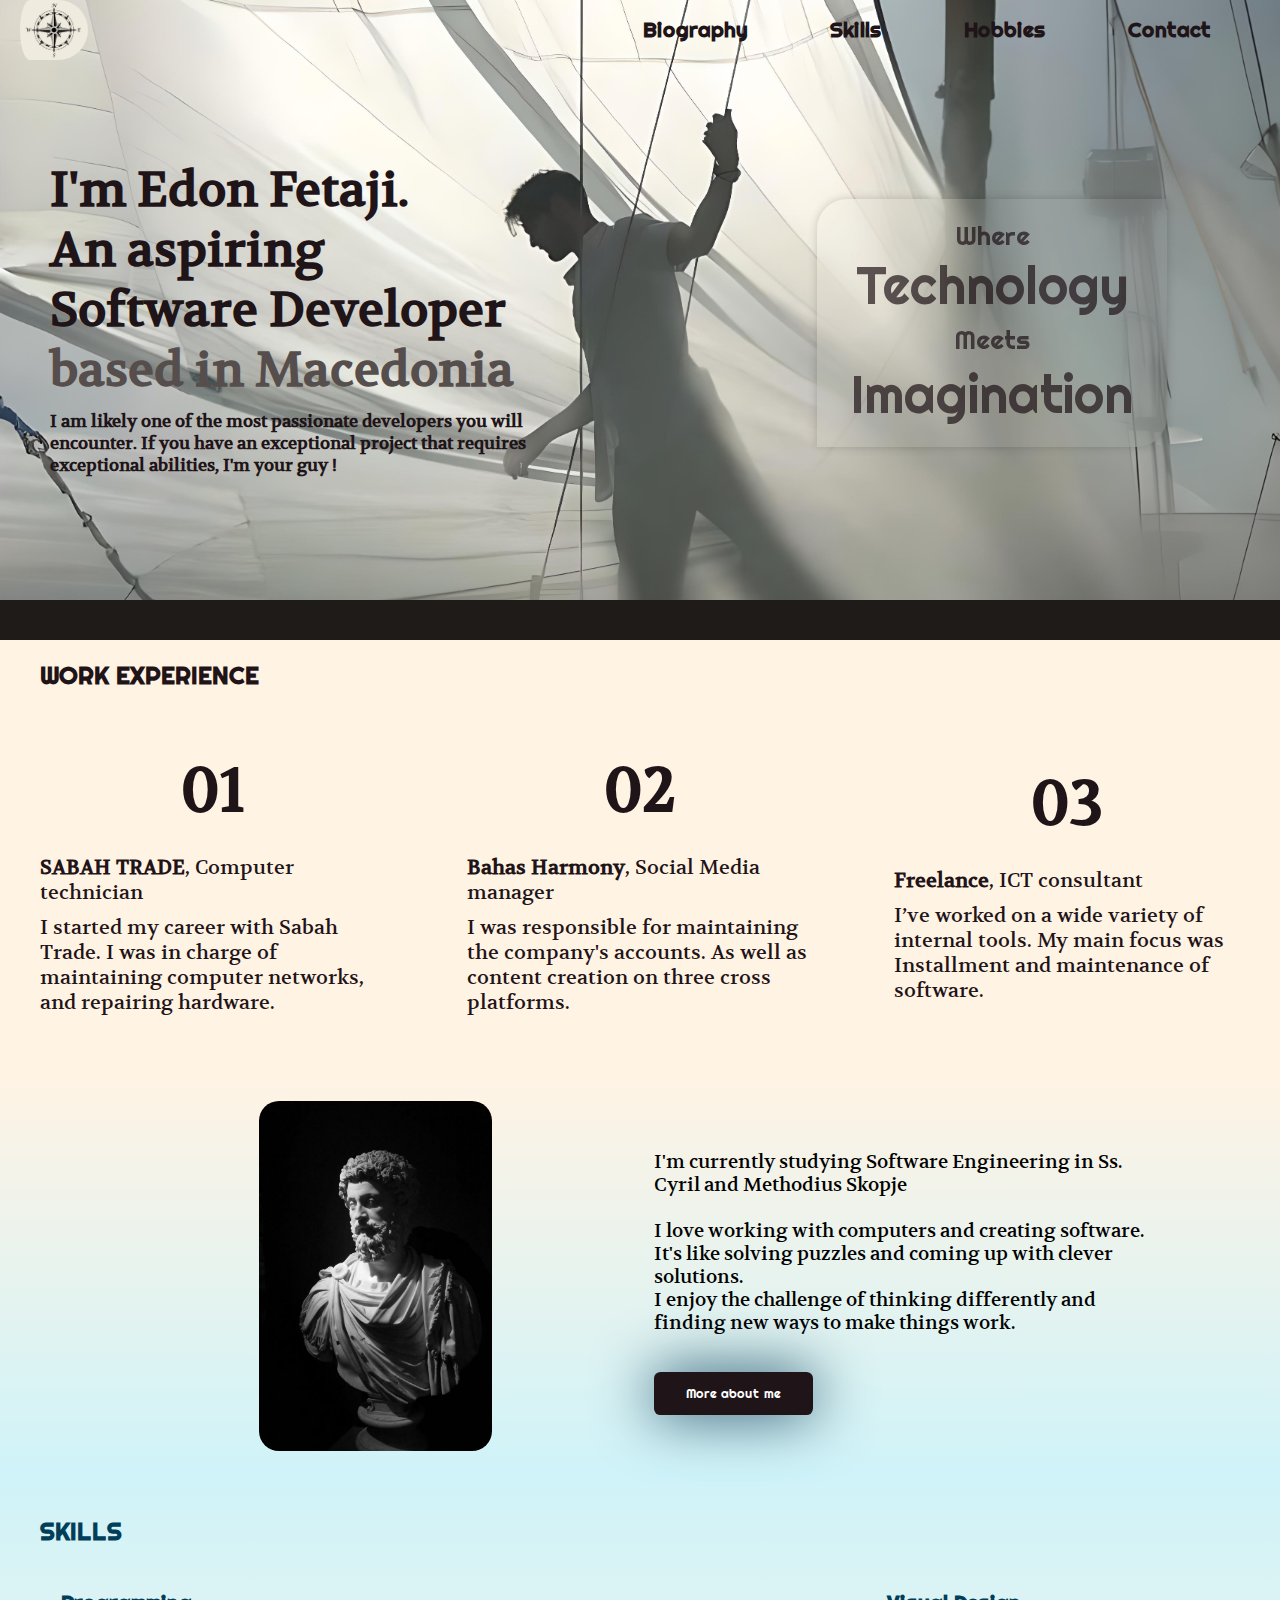
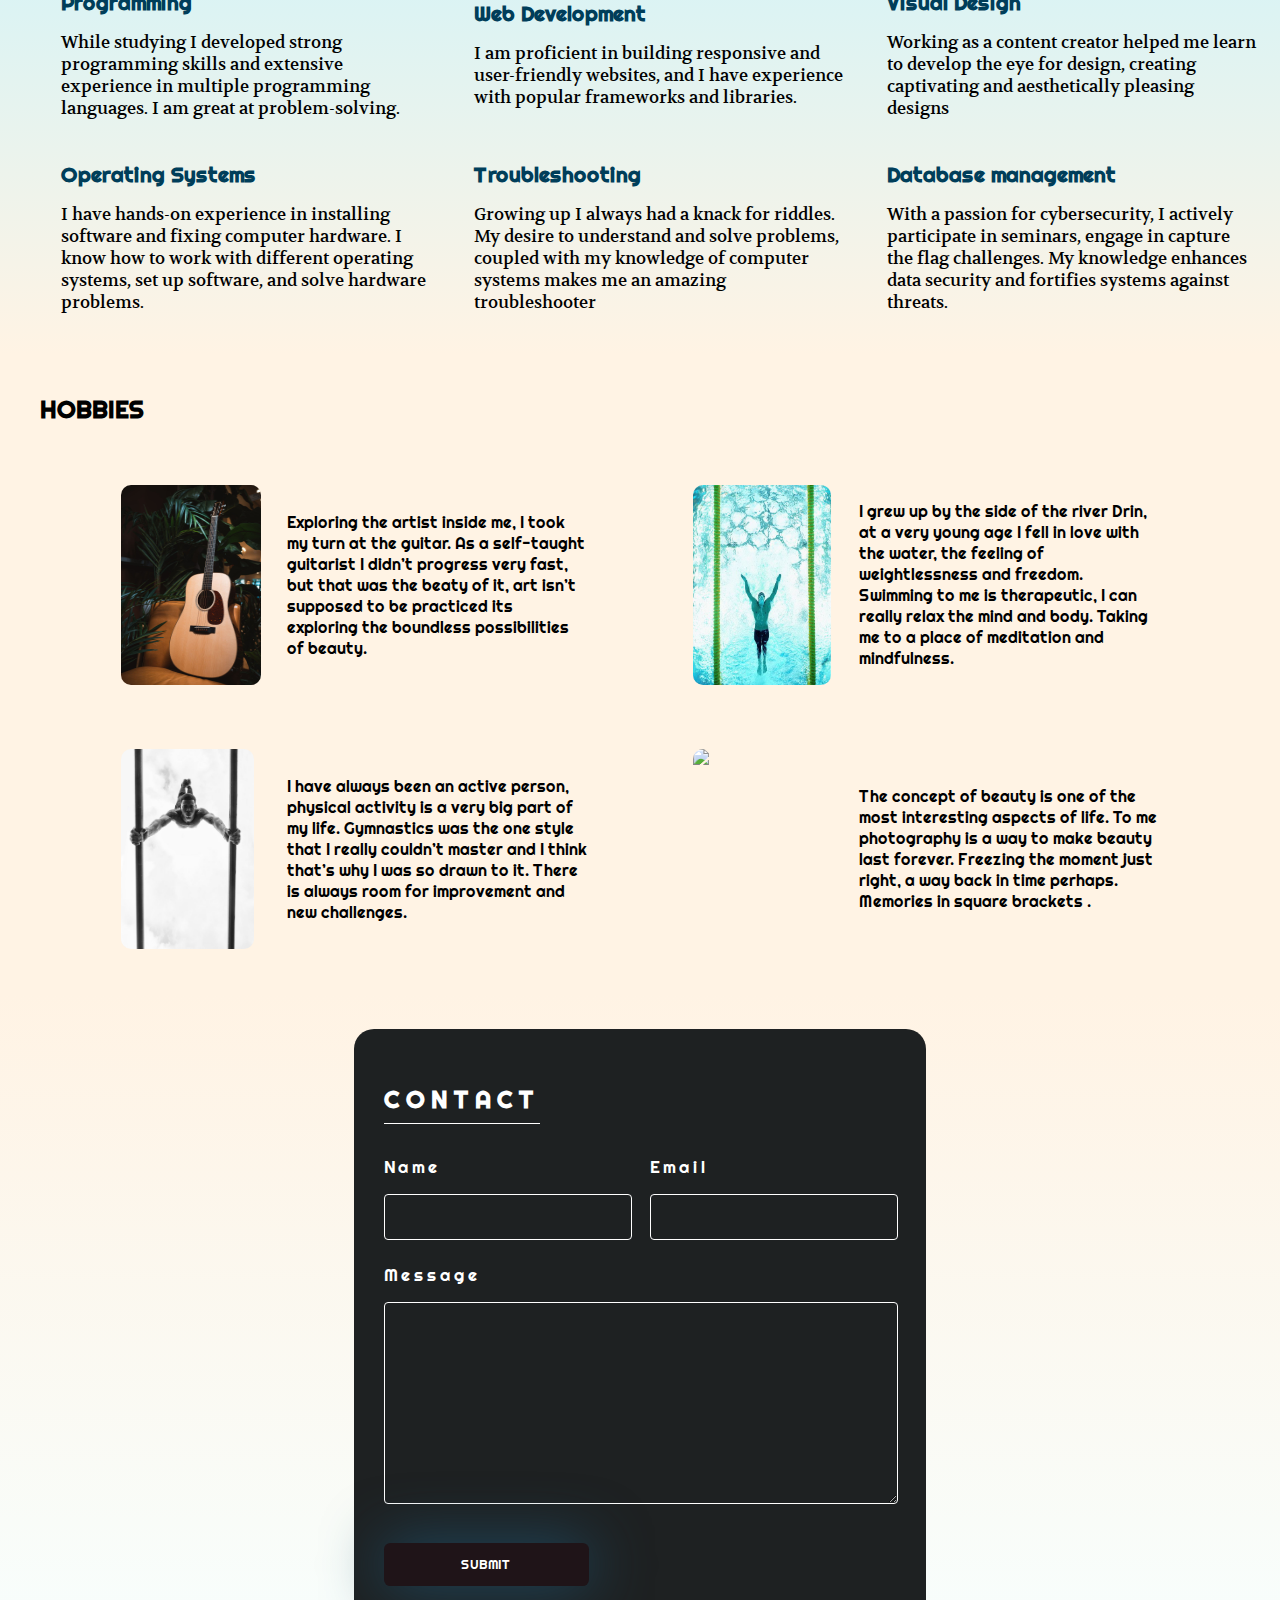
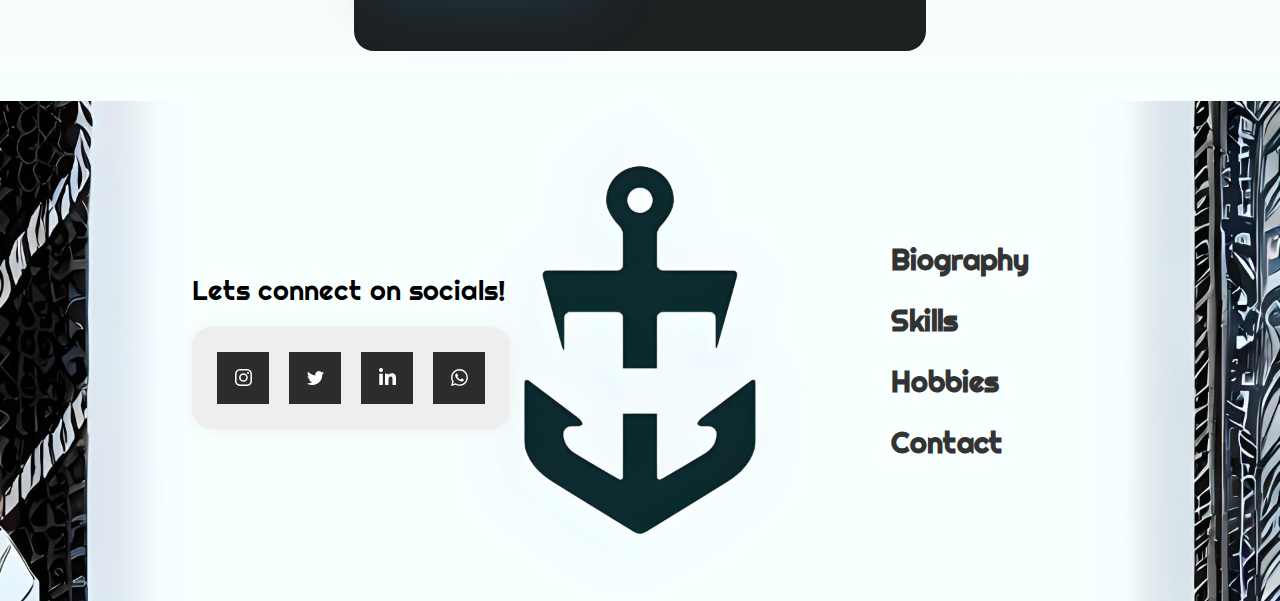
==== index.html @ bdbddcb7 "Add files via upload" ====
<!DOCTYPE html>
<html lang="en">
<head>
    <meta charset="UTF-8">
    <meta name="viewport" content="width=device-width, initial-scale=1.0">
    <title>Edon Fetaji</title>
    <link rel="stylesheet" href="stylish.css">
</head>
<body>
<header>
    <div class="navbar">
        <img src="img/compass1.jpeg"/>
        <ul>
            <li><a href="#work">Biography</a></li>
            <li><a href="#skills">Skills</a></li>
            <li><a href="#hobbies">Hobbies</a></li>
            <li><a href="#contact">Contact</a></li>
        </ul>
    </div>
    <div style="height: 100px"></div>

    <div id="intro">
        <div id="pilot">
            <h1>I'm Edon Fetaji.<br>
                An aspiring<br> Software Developer</h1>
            <h1>based in Macedonia</h1>
            <p>I am likely one of the most passionate developers you will encounter. If you have an exceptional
                project that requires exceptional abilities, I'm your guy !</p>
        </div>
        <div class="headerCard">
            <div class="quote-text">
                <p>Where <span class="yellow">Technology</span></p>
                <p>Meets</p>
                <p class="yellow">Imagination</p>
            </div>
        </div>

    </div>
</header>
<div id="main">

    <div></div>

    <section id="work">
        <h4>WORK EXPERIENCE</h4>
        <div id="exp">
            <div>
                <h1>01</h1>
                <br>
                <p><span>SABAH TRADE</span>, Computer technician</p>
                <p>I started my career with Sabah Trade. I was in charge of maintaining computer networks, and repairing
                    hardware.</p>
            </div>

            <div>
                <h1>02</h1>
                <br>
                <p><span>Bahas Harmony</span>, Social Media manager</p>
                <p>I was responsible for maintaining the company's accounts. As well as content creation on three cross
                    platforms.</p>
            </div>

            <div>
                <h1>03</h1>
                <br>
                <p><span>Freelance</span>, ICT consultant</p>
                <p>I’ve worked on a wide variety of internal tools. My main focus was Installment and maintenance of
                    software. </p>
            </div>
        </div>
    </section>

    <section id="aboutMe">
        <div class="card1">
            <img src="img/marcus.jpeg" height="350"/>
            <div>
                <p>I'm currently studying Software Engineering in Ss. Cyril and Methodius Skopje</p> <br>
                <p>I love working with computers and creating software. It's like solving puzzles and coming up with
                    clever solutions. </p>
                <p>I enjoy the challenge of thinking differently and finding new ways to make things work. </p> <br><br>
                <span class="button">More about me</span>
            </div>
        </div>

    </section>

    <section id="skills">
        <h2>SKILLS</h2>
        <div>
            <div>Programming
                <p>While studying I developed strong programming skills and extensive experience in multiple programming
                    languages. I am great at problem-solving. </p>
            </div>
            <div>Web Development
                <p> I am proficient in building responsive and user-friendly websites, and I have experience with
                    popular
                    frameworks and libraries.</p>
            </div>
            <div>Visual Design
                <p>Working as a content creator helped me learn to develop the eye for design, creating captivating and
                    aesthetically pleasing designs </p>
            </div>
            <div>Operating Systems
                <p>I have hands-on experience in installing software and fixing computer hardware. I know how to work
                    with different operating systems, set up software, and solve hardware problems. </p>
            </div>
            <div>Troubleshooting
                <p>Growing up I always had a knack for riddles. My desire to understand and solve problems, coupled with
                    my knowledge of computer systems makes me an amazing troubleshooter </p>
            </div>
            <div>Database management
                <p>With a passion for cybersecurity, I actively participate in seminars, engage in capture the flag
                    challenges. My knowledge enhances data security and fortifies systems
                    against threats. </p>
            </div>
        </div>
    </section>

    <section id="hobbies">
        <h2>HOBBIES</h2>
        <div>
            <div>
                <img src="img/guitar.jpeg" width="140"/>
                <p>Exploring the artist inside me, I took my turn at the guitar. As a self-taught guitarist I didn’t
                    progress very fast, but that was the beaty of it, art isn’t supposed to be practiced its exploring
                    the boundless possibilities of beauty.</p>
            </div>
            <div>
                <img src="img/swimming.jpeg"/>
                <p>I grew up by the side of the river Drin, at a very young age I fell in love with the water, the
                    feeling of weightlessness and freedom. Swimming to me is therapeutic, I can really relax the mind
                    and body. Taking me to a place of meditation and mindfulness.</p>
            </div>
            <div>
                <img src="img/gymnastics.jpeg"/>
                <p>I have always been an active person, physical activity is a very big part of my life. Gymnastics was
                    the one style that I really couldn’t master and I think that’s why I was so drawn to it. There is
                    always room for improvement and new challenges. </p>
            </div>
            <div id="photography">
                <img src="img/photography.jpg"/>
                <p>The concept of beauty is one of the most interesting aspects of life. To me photography is a way to
                    make beauty last forever. Freezing the moment just right, a way back in time perhaps. Memories in
                    square brackets .</p>

            </div>
        </div>
    </section>

    <section id="contact">
        <form>
            <div class="title">
                <h2>contact</h2>
            </div>
            <div class="half">
                <div class="item">
                    <label for="name">Name</label>
                    <input type="text" id="name" required>
                </div>
                <div class="item">
                    <label for="email">Email</label>
                    <input type="text" id="email" required>
                </div>
            </div>
            <div class="full">
                <label for="message">Message</label>
                <textarea id="message" rows="10" required></textarea>
            </div>
            <button type="submit" class="button">submit</button>

        </form>
    </section>


</div>

<footer>
    <div>
        <div>
            <p>Lets connect on socials!</p>
            <div class="card">
                <a href="#" class="socialContainer containerOne">
                    <svg class="socialSvg instagramSvg" viewBox="0 0 16 16">
                        <path d="M8 0C5.829 0 5.556.01 4.703.048 3.85.088 3.269.222 2.76.42a3.917 3.917 0 0 0-1.417.923A3.927 3.927 0 0 0 .42 2.76C.222 3.268.087 3.85.048 4.7.01 5.555 0 5.827 0 8.001c0 2.172.01 2.444.048 3.297.04.852.174 1.433.372 1.942.205.526.478.972.923 1.417.444.445.89.719 1.416.923.51.198 1.09.333 1.942.372C5.555 15.99 5.827 16 8 16s2.444-.01 3.298-.048c.851-.04 1.434-.174 1.943-.372a3.916 3.916 0 0 0 1.416-.923c.445-.445.718-.891.923-1.417.197-.509.332-1.09.372-1.942C15.99 10.445 16 10.173 16 8s-.01-2.445-.048-3.299c-.04-.851-.175-1.433-.372-1.941a3.926 3.926 0 0 0-.923-1.417A3.911 3.911 0 0 0 13.24.42c-.51-.198-1.092-.333-1.943-.372C10.443.01 10.172 0 7.998 0h.003zm-.717 1.442h.718c2.136 0 2.389.007 3.232.046.78.035 1.204.166 1.486.275.373.145.64.319.92.599.28.28.453.546.598.92.11.281.24.705.275 1.485.039.843.047 1.096.047 3.231s-.008 2.389-.047 3.232c-.035.78-.166 1.203-.275 1.485a2.47 2.47 0 0 1-.599.919c-.28.28-.546.453-.92.598-.28.11-.704.24-1.485.276-.843.038-1.096.047-3.232.047s-2.39-.009-3.233-.047c-.78-.036-1.203-.166-1.485-.276a2.478 2.478 0 0 1-.92-.598 2.48 2.48 0 0 1-.6-.92c-.109-.281-.24-.705-.275-1.485-.038-.843-.046-1.096-.046-3.233 0-2.136.008-2.388.046-3.231.036-.78.166-1.204.276-1.486.145-.373.319-.64.599-.92.28-.28.546-.453.92-.598.282-.11.705-.24 1.485-.276.738-.034 1.024-.044 2.515-.045v.002zm4.988 1.328a.96.96 0 1 0 0 1.92.96.96 0 0 0 0-1.92zm-4.27 1.122a4.109 4.109 0 1 0 0 8.217 4.109 4.109 0 0 0 0-8.217zm0 1.441a2.667 2.667 0 1 1 0 5.334 2.667 2.667 0 0 1 0-5.334z"></path>
                    </svg>
                </a>

                <a href="#" class="socialContainer containerTwo">
                    <svg class="socialSvg twitterSvg" viewBox="0 0 16 16">
                        <path d="M5.026 15c6.038 0 9.341-5.003 9.341-9.334 0-.14 0-.282-.006-.422A6.685 6.685 0 0 0 16 3.542a6.658 6.658 0 0 1-1.889.518 3.301 3.301 0 0 0 1.447-1.817 6.533 6.533 0 0 1-2.087.793A3.286 3.286 0 0 0 7.875 6.03a9.325 9.325 0 0 1-6.767-3.429 3.289 3.289 0 0 0 1.018 4.382A3.323 3.323 0 0 1 .64 6.575v.045a3.288 3.288 0 0 0 2.632 3.218 3.203 3.203 0 0 1-.865.115 3.23 3.23 0 0 1-.614-.057 3.283 3.283 0 0 0 3.067 2.277A6.588 6.588 0 0 1 .78 13.58a6.32 6.32 0 0 1-.78-.045A9.344 9.344 0 0 0 5.026 15z"></path>
                    </svg>
                </a>

                <a href="#" class="socialContainer containerThree">
                    <svg class="socialSvg linkdinSvg" viewBox="0 0 448 512">
                        <path d="M100.28 448H7.4V148.9h92.88zM53.79 108.1C24.09 108.1 0 83.5 0 53.8a53.79 53.79 0 0 1 107.58 0c0 29.7-24.1 54.3-53.79 54.3zM447.9 448h-92.68V302.4c0-34.7-.7-79.2-48.29-79.2-48.29 0-55.69 37.7-55.69 76.7V448h-92.78V148.9h89.08v40.8h1.3c12.4-23.5 42.69-48.3 87.88-48.3 94 0 111.28 61.9 111.28 142.3V448z"></path>
                    </svg>
                </a>

                <a href="#" class="socialContainer containerFour">
                    <svg class="socialSvg whatsappSvg" viewBox="0 0 16 16">
                        <path d="M13.601 2.326A7.854 7.854 0 0 0 7.994 0C3.627 0 .068 3.558.064 7.926c0 1.399.366 2.76 1.057 3.965L0 16l4.204-1.102a7.933 7.933 0 0 0 3.79.965h.004c4.368 0 7.926-3.558 7.93-7.93A7.898 7.898 0 0 0 13.6 2.326zM7.994 14.521a6.573 6.573 0 0 1-3.356-.92l-.24-.144-2.494.654.666-2.433-.156-.251a6.56 6.56 0 0 1-1.007-3.505c0-3.626 2.957-6.584 6.591-6.584a6.56 6.56 0 0 1 4.66 1.931 6.557 6.557 0 0 1 1.928 4.66c-.004 3.639-2.961 6.592-6.592 6.592zm3.615-4.934c-.197-.099-1.17-.578-1.353-.646-.182-.065-.315-.099-.445.099-.133.197-.513.646-.627.775-.114.133-.232.148-.43.05-.197-.1-.836-.308-1.592-.985-.59-.525-.985-1.175-1.103-1.372-.114-.198-.011-.304.088-.403.087-.088.197-.232.296-.346.1-.114.133-.198.198-.33.065-.134.034-.248-.015-.347-.05-.099-.445-1.076-.612-1.47-.16-.389-.323-.335-.445-.34-.114-.007-.247-.007-.38-.007a.729.729 0 0 0-.529.247c-.182.198-.691.677-.691 1.654 0 .977.71 1.916.81 2.049.098.133 1.394 2.132 3.383 2.992.47.205.84.326 1.129.418.475.152.904.129 1.246.08.38-.058 1.171-.48 1.338-.943.164-.464.164-.86.114-.943-.049-.084-.182-.133-.38-.232z"></path>
                    </svg>
                </a>
            </div>
        </div>
        <div></div>
        <ul>
            <li><a href="#work">Biography</a></li>
            <li><a href="#skills">Skills</a></li>
            <li><a href="#hobbies">Hobbies</a></li>
            <li><a href="#contact">Contact</a></li>
        </ul>
    </div>
</footer>
</body>
</html>
---- stylish.css ----
@font-face {
    font-family: 'rig';
    src: url("fonts/Righteous-Regular.ttf") format('truetype');
}

@font-face {
    font-family: Volkhov;
    src: url("fonts/Volkhov-Regular.ttf") format('truetype');
}

* {
    margin: 0;
    padding: 0;
    border-color: transparent;
    scroll-behavior: smooth;
}

#body {
    width: 100%;
}

.navbar {
    display: flex;
    align-items: center;
    justify-content: space-between;
}

header {
    background: url("img/sailor high def.jpg") 20% 70%;
    min-height: 600px;
    width: 100%;
    background-size: cover;
}

.navbar > img {
    max-height: 60px;
    padding-left: 20px;
    border-radius: 39vw;
}

.navbar > ul {
    font-family: rig, sans-serif;
    display: flex;
    justify-content: space-evenly;
    align-items: center;
    width: 700px;
    list-style-type: none;
    margin: 0;
    padding: 3px;
    overflow: hidden;
}

.navbar > ul li a, footer > div > ul > li a {
    display: block;
    color: #1f1418;
    padding: 12px 16px;
    text-decoration: none;
    font-weight: bold;
    /*color: #333;*/
    font-size: 1.3em;
}

.navbar > ul li a:hover, footer > div > ul > li a:hover {
    background: rgba(255, 255, 255, .05);
    box-shadow: 0 0 10px rgba(0, 0, 0, 0.25);
    backdrop-filter: blur(3px);
    color: #564e4d;
    border-radius: 30px;
}

#intro {
    display: grid;
    grid-template-columns: 1fr 1fr;
    gap: 8em;
    place-items: center;
}

#intro > div:first-child {
    color: #1f1418;
    font-weight: bold;
}

.headerCard {
    background: rgba(255, 255, 255, .05);
    box-shadow: 0 0 10px rgba(0, 0, 0, 0.25);
    backdrop-filter: blur(10px);
    padding: 15px;
    text-align: center;
    opacity: 0.7;
    display: flex;
    align-items: center;
    font-family: rig, sans-serif;
    border-top-left-radius: 30px;
    border-bottom-right-radius: 30px;
    font-size: clamp(0.2em, calc(1.2vw + 1.2vh), 5em);
    width: 25vw;
}

.quote-text {
    /*font-size: 1.8em;*/
    font-size: clamp(0.2em, calc(1.2vw + 1.2vh), 5em);
    color: #1f1418;
}

.quote-text p {
    margin: 5px 0;
}

.yellow {
    font-size: 2em;
    color: #1f1418;
}

#pilot {
    font-family: Volkhov, sans-serif;
    font-weight: lighter;
    max-width: 500px;
    font-size: 1.5em;
    padding-left: clamp(0px, calc(1.1vw + 1.1vh), 200px);
}


#pilot > p {
    font-size: 0.7em;
    margin: 10px 0;
    width: 100%;
}

#pilot > h1:nth-child(2) {
    color: #564e4d;

}

.button {
    font-size: 0.8rem;
    font-family: rig, sans-serif;
    font-weight: lighter;
    padding: 1em 2.5em;
    border: none;
    outline: none;
    border-radius: 0.4rem;
    cursor: pointer;
    background: #1f1418;
    color: white;
    transition: 0.6s;
    box-shadow: 0 0 60px #1f4c65;
    text-align: center;
}

.button:active {
    scale: 0.92;
}

.button:hover {
    background: rgb(2, 29, 78);
    background: linear-gradient(270deg, rgba(2, 29, 78, 0.681) 0%, rgba(31, 215, 232, 0.873) 60%);
    color: rgb(4, 4, 38);
}

#main > section:nth-child(2) {
    /*background: #1f1418;*/
    /*height: 1200px;*/
    /*background: #fff3e4;*/
    /*background: white;*/
    /*background: #115f69;*/
    /*background: #86BEC2; */
    /*background: #203854;*/
    /*background: #a5b0b2;*/
    /*background: #403d36; !*best one so far*!*/
    /*background: #b7b9ac;*/
    /*background: #BBC4C2;!*best one so far*!*/
    /*background: #7D7461;!*best one so far*!*/
    /*background: #1f1b18;*/
    /*color: #95978a;*/
    /*background: linear-gradient(#cff3f9, #fff3e4);*/
    /*background: #fff3e4;*/
    /*background: linear-gradient(#403d36, #fff3e4);*/
    /*min-height: 400px;*/
    /*background: #1f4c65;*/

}


#main > div:nth-child(1) {
    /*background: url("img/woodenb.jpg");*/
    background: #1f1b18;
    min-height: 40px;
    background-size: cover;
    /*display: none;*/
}

#work {
    padding: 20px 40px 0 40px;
    color: #1f1418;
    font-family: rig, sans-serif;
    font-size: clamp(1.5em, calc(1.1vw + 1.1vh), 0.8em);
    /*background: #cff3f9;*/
    /*background: linear-gradient(#fff3e4, #cff3f9);*/
    background: #fff3e4;

}

#exp {
    padding-block: 3em;
    font-family: Volkhov, sans-serif;
    display: grid;
    grid-template-columns: repeat(3, 1fr);
    place-items: center;
    gap: 4em;
    font-size: 0.85em;
}

#exp > div > h1 {
    text-align: center;
    font-size: 3em;
}

#exp > div > p > span {
    color: #1f1418;
    font-weight: bold;
}

#exp > div > p:last-child {
    margin-top: 10px;
}

#aboutMe {
    display: grid;
    place-items: center;
    font-family: Volkhov, sans-serif;
    min-height: 400px;
    /*min-width: 1000px;*/
    /*background: #fff3e4;*/
    /*background: #cff3f9;*/
    background: linear-gradient(#fff3e4, #cff3f9);
}

#aboutMe .card1 {
    display: grid;
    grid-template-columns: 1fr 1fr;
    gap: 1.5em;
    place-items: center;
    font-size: clamp(1.2em, calc(1vw + 1vh), 0.4em);

}

#aboutMe > div > div > p {
    max-width: 500px;
}

#aboutMe .card1 > img {
    border-radius: 20px;
}

#skills {
    padding: 40px 0 0 40px;
    font-family: rig, sans-serif;
    background: linear-gradient(#cff3f9, #fff3e4);
    color: #003e5a;
}

#skills > div {
    display: grid;
    grid-template-columns: 1fr 1fr 1fr;
    /*max-width: 550px;*/
    min-height: 300px;
    font-size: 1.3em;
    gap: 2em;
    place-items: center;
    text-align: left;
    /*padding-top: 2em;*/
    padding: 2em 1em;
}

#skills > div > div {
    font-weight: bold;
}

#skills > div > div > p {
    padding-top: 15px;
    font-family: Volkhov, sans-serif;
    font-size: 0.8em;
    color: black;
    overflow-wrap: break-word;
    font-weight: normal;
}

#hobbies {
    height: 600px;
    animation: back 2s linear infinite alternate;
    /*background: linear-gradient(#cff3f9, #fff3e4,#fff3e4);*/
    background: #fff3e4;
    /*background: linear-gradient(to bottom, #cff3f9, #cef9d4,#f3f9ce,#f9d4ce);*/
    padding: 40px 40px 0 40px;
    font-family: rig, sans-serif;
    /*display: inline-block;*/
}

#hobbies > div {
    /*align-self: center;*/
    display: grid;
    grid-template-columns: repeat(2, 1fr);
    padding: 60px;
    gap: 4em;
    /*font-family: Volkhov, sans-serif;*/
    font-weight: lighter;
    margin: auto;
    /*border: 1px solid black;*/
}


#hobbies > div > div > img {
    height: 200px;
    border-radius: 10px;
}

#hobbies > div > div {
    display: grid;
    grid-template-columns: 150px 1fr;
    gap: 1em;
    max-width: 500px;
    /*border: 1px solid black;*/

    margin: auto auto;

}

#hobbies > div > div > p {
    max-width: 300px;
    align-self: center;
}

#contact {
    min-height: 500px;
    background: linear-gradient(#fff3e4, #f7ffff);
    /*background: #fff3e4;*/
    color: black;
    display: grid;
    place-items: center;
    font-family: rig, sans-serif;
}

form {
    background: rgba(27, 31, 34, 0.80);
    background: #1e2122;
    /*width: 640px;*/
    width: 40%;
    margin: 35px auto 50px auto ;
    max-width: 97%;
    border-radius: 20px;
    padding: 55px 30px;
}

form .title h2 {
    text-transform: uppercase;
    color: white;
    letter-spacing: 6px;
    border-bottom: 1px solid white;
    display: inline-block;
    padding-bottom: 8px;
    margin-bottom: 32px;
}

form .half {
    display: flex;
    justify-content: space-between;
}

form .half .item {
    display: flex;
    flex-direction: column;
    margin-bottom: 24px;
    width: 48%;
}

form label {
    color: white;
    display: block;
    letter-spacing: 3px;
    margin-bottom: 16px;
    font-size: 17px;
}

form .half .item input {
    color: white;
    border-radius: 4px;
    border: 1px solid white;
    outline: 0;
    /*padding: 16px;*/
    width: 100%;
    height: 44px;
    background: transparent;
    font-size: 17px;
}

form .full {
    margin-bottom: 24px;
}

form .full textarea {
    color: white;
    background: transparent;
    border-radius: 4px;
    border: 1px solid white;
    outline: 0;
    width: 100%;
    height: 200px;
    font-size: 17px;
}

form .half .item input:focus, form .full textarea:focus {
    background: rgba(255, 255, 255, 0.075);
}

button {
    margin: 10px auto;
    width: 40%;
    text-align: center;
    text-transform: uppercase;
}

footer {
    background-image: url("img/anchorbanner.jpg");
    height: 500px;
    background-size: cover;
    background-position: center;
}

footer > div {
    display: grid;
    grid-template-columns: 1fr 1fr 1fr;
    width: 70%;
    margin: auto;
    place-items: center;
    gap: 2em;
    height: 100%;
}

footer > div > ul {
    display: grid;
    grid-template-columns: 1fr;
    list-style-type: none;
    font-family: rig, sans-serif;
    padding: 6px;
}

footer > div > ul > li a {
    display: inline-block;
    color: #333;
    font-size: 1.8em;
}

.card {
    width: fit-content;
    height: fit-content;
    background-color: rgb(238, 238, 238);
    display: flex;
    align-items: center;
    justify-content: center;
    padding: 25px 25px;
    gap: 20px;
    box-shadow: 0 0 20px rgba(0, 0, 0, 0.055);
    border-radius: 20px;
}

.socialContainer {
    min-width: 52px;
    min-height: 52px;
    background-color: rgb(44, 44, 44);
    display: flex;
    align-items: center;
    justify-content: center;
    overflow: hidden;
    transition-duration: .3s;
}

footer > div > div:nth-child(1) > p {
    font-size: 1.7em;
    font-family: rig, sans-serif;
    margin-bottom: 20px;
}

/* instagram*/
.containerOne:hover {
    background-color: #d62976;
    transition-duration: .3s;
}

/* twitter*/
.containerTwo:hover {
    background-color: #00acee;
    transition-duration: .3s;
}

/* linkdin*/
.containerThree:hover {
    background-color: #0072b1;
    transition-duration: .3s;
}

/* Whatsapp*/
.containerFour:hover {
    background-color: #128C7E;
    transition-duration: .3s;
}

.socialContainer:active {
    transform: scale(0.9);
    transition-duration: .3s;
}

.socialSvg {
    width: 17px;
}

.socialSvg path {
    fill: rgb(255, 255, 255);
}

.socialContainer:hover .socialSvg {
    animation: slide-in-top 0.3s both;
}

@keyframes slide-in-top {
    0% {
        transform: translateY(-50px);
        opacity: 0;
    }

    100% {
        transform: translateY(0);
        opacity: 1;
    }
}

@media (max-width: 1200px) {
    footer .card {
        transform: rotate(90deg);
    }

    footer .card > a {
        transform: rotate(-90deg);
    }

    footer > div > div:nth-child(1) > p {
        display: none;
    }
}

@media (max-width: 850px) {
    .headerCard {
        display: none;
    }

    #pilot {
        width: 32vw;
        font-size: 1em;
    }

    #exp {
        grid-template-columns: 1fr;
    }

    #aboutMe.card {
        padding-block-start: 2em;
        grid-template-columns: 1fr;
        place-items: center;
    }

    #skills > div {
        grid-template-columns: 1fr 1fr;
    }

    form .half {
        flex-direction: column;
        width: 100%;
    }

    form .half .item {
        width: 100%;
    }

    footer > div {
        grid-template-columns: 1fr;
    }

    footer > div .card {
        order: 3;
        transform: rotate(360deg);
    }

    footer .card > a {
        transform: rotate(0deg);
    }

    footer > div > ul {
        order: 1;
        grid-template-columns: repeat(4, 1fr);
    }

    footer .card {
        padding: 10px;
    }

    footer > div > div:nth-child(1) > p {
        display: none;
    }

}

@media (max-width: 768px) {
    footer > div {
        grid-template-columns: 1fr;
        width: 90%;
    }

    footer > div > ul {
        margin-top: 10px;
        grid-template-columns: repeat(2, 1fr);
        gap: 1em;
    }

    footer > div > ul > li > a {
        padding: 20px;
    }
}

@media (max-width: 500px) {
    footer {
        height: auto;
        padding: 40px 0;
    }

    footer > div {
        display: block;
        text-align: center;
    }

    .card {
        width: 100%;
    }

    .socialContainer {
        min-width: 40px;
        min-height: 40px;
    }

    footer > div > div:nth-child(1) > p {
        display: none;
    }
}

@media (max-width: 500px) {
    .navbar > ul {
        display: grid;
        grid-template-columns: repeat(2, 1fr);
        place-items: center;
    }

    .navbar > img {
        max-height: 70px;
    }

    #pilot {
        width: 200px;
        font-size: 0.85em;
    }

    #aboutMe > div.card > div > p:nth-child(1), #aboutMe > div.card > div > p:nth-child(3) {
        display: none;
    }

    #skills > div {
        grid-template-columns: 1fr;
    }
}
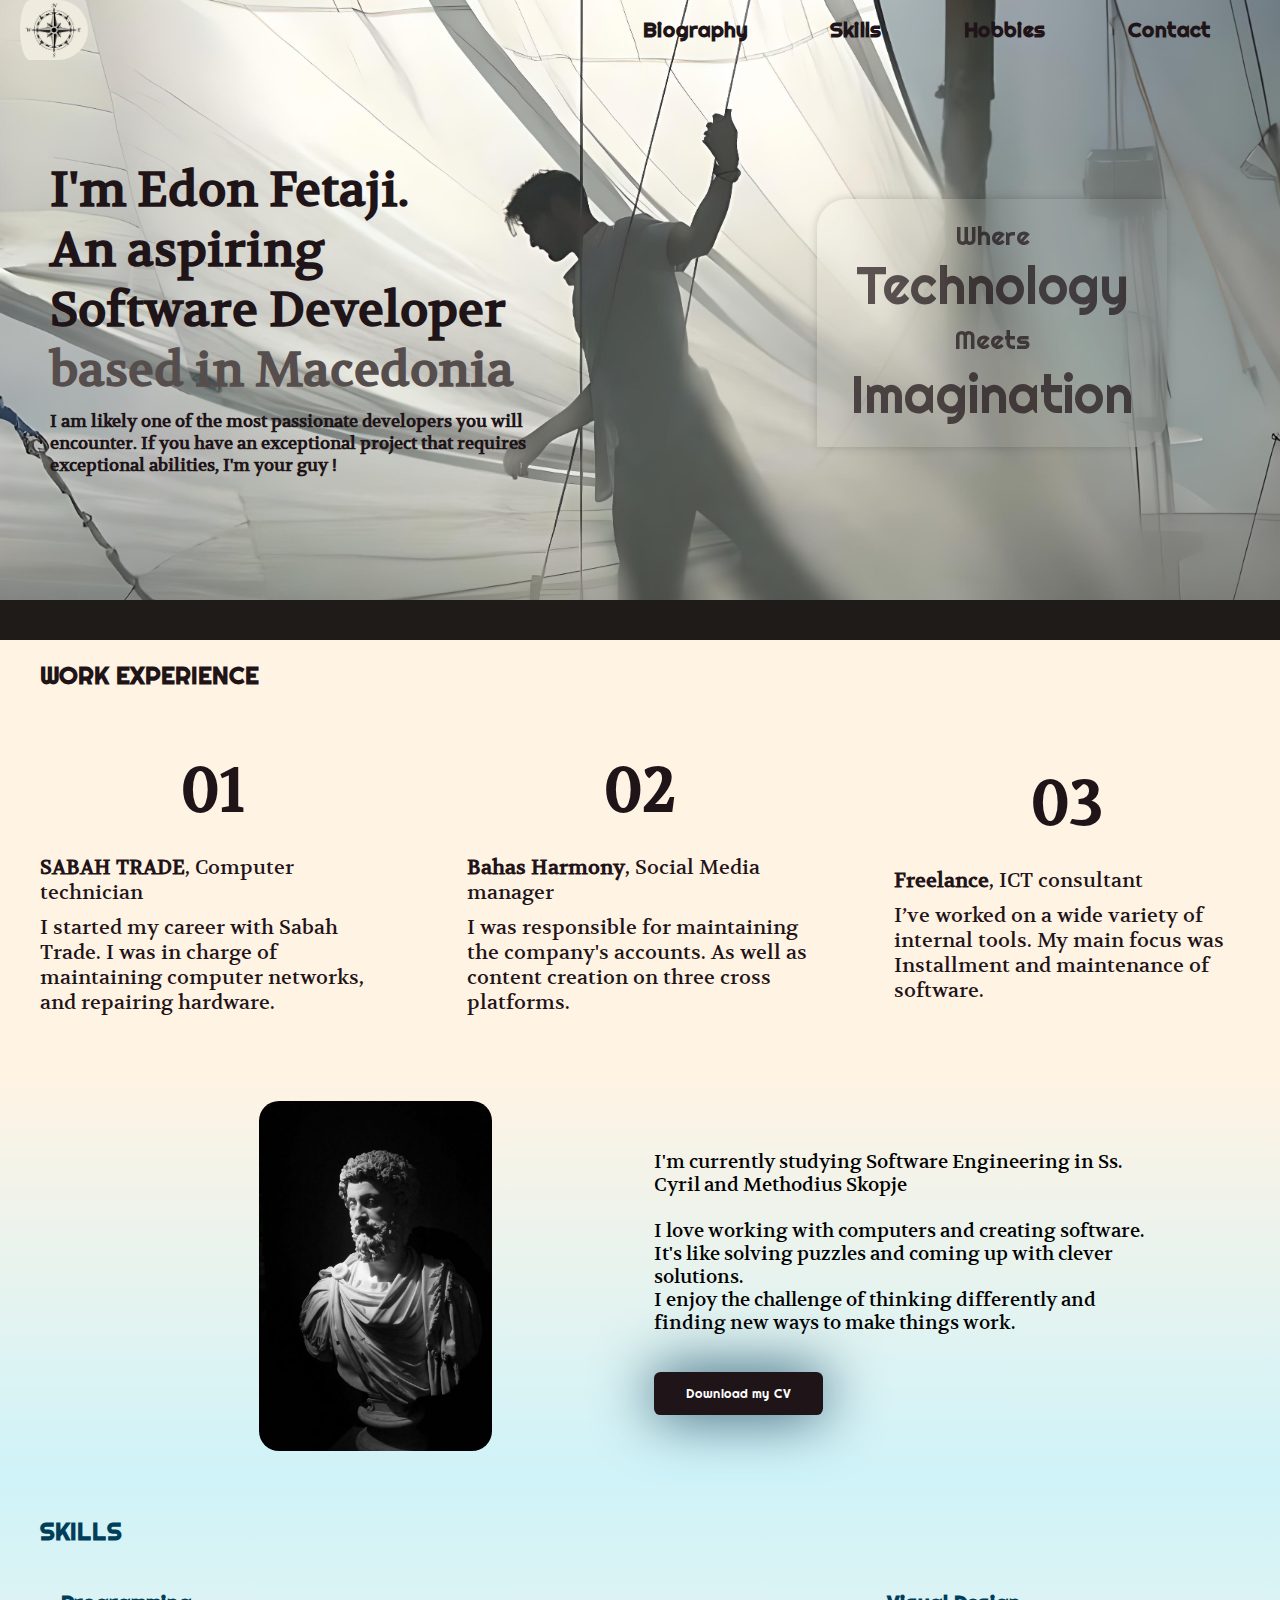
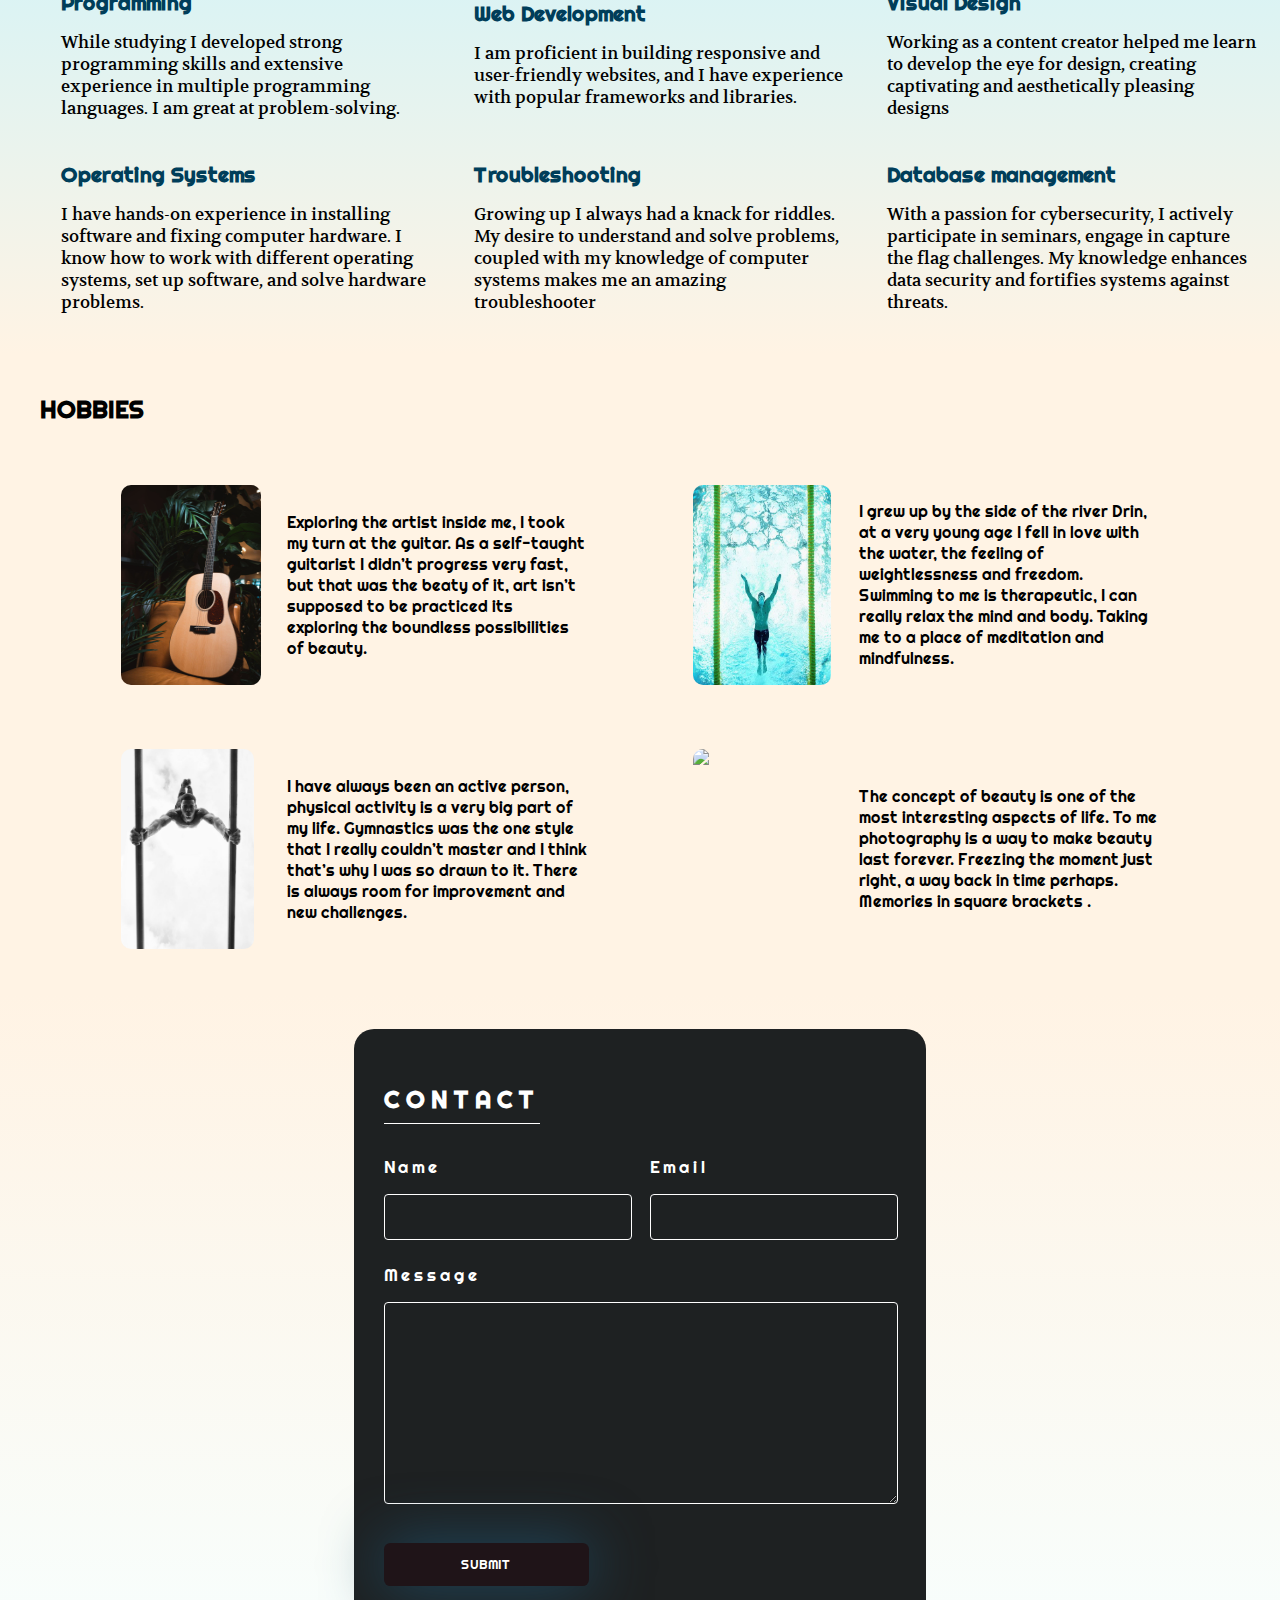
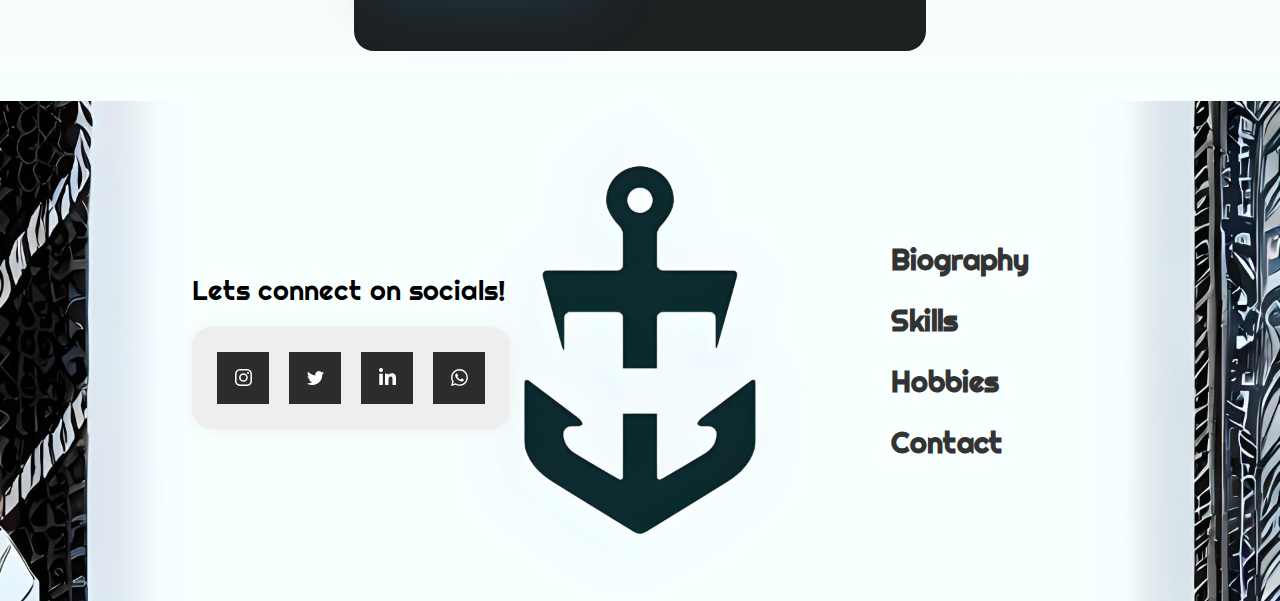
==== commit 3751bf42: "Update index.html" ====
--- a/index.html
+++ b/index.html
@@ -5,6 +5,9 @@
     <meta name="viewport" content="width=device-width, initial-scale=1.0">
     <title>Edon Fetaji</title>
     <link rel="stylesheet" href="stylish.css">
+    <script src="skripta.js"></script>
+    <link rel="shortcut icon" type="image/jpeg" href="img/fav.jpeg" style="border-radius: 50px">
+
 </head>
 <body>
 <header>
@@ -78,7 +81,8 @@
                 <p>I love working with computers and creating software. It's like solving puzzles and coming up with
                     clever solutions. </p>
                 <p>I enjoy the challenge of thinking differently and finding new ways to make things work. </p> <br><br>
-                <span class="button">More about me</span>
+                <a class="button" href="img/Edon%20Fetaji%20CV.pdf" download style="text-decoration: none"> <span> Download my</span>
+                    CV</a>
             </div>
         </div>
 
@@ -148,7 +152,7 @@
     </section>
 
     <section id="contact">
-        <form>
+        <form action="https://formsubmit.co/f177e5c206a704eb7c97300d33634ee9" method="POST">
             <div class="title">
                 <h2>contact</h2>
             </div>
@@ -166,7 +170,7 @@
                 <label for="message">Message</label>
                 <textarea id="message" rows="10" required></textarea>
             </div>
-            <button type="submit" class="button">submit</button>
+            <button type="submit" class="button" value="Send">submit</button>
 
         </form>
     </section>
@@ -179,19 +183,19 @@
         <div>
             <p>Lets connect on socials!</p>
             <div class="card">
-                <a href="#" class="socialContainer containerOne">
+                <a href="https://www.instagram.com/edonnfetaji/" class="socialContainer containerOne">
                     <svg class="socialSvg instagramSvg" viewBox="0 0 16 16">
                         <path d="M8 0C5.829 0 5.556.01 4.703.048 3.85.088 3.269.222 2.76.42a3.917 3.917 0 0 0-1.417.923A3.927 3.927 0 0 0 .42 2.76C.222 3.268.087 3.85.048 4.7.01 5.555 0 5.827 0 8.001c0 2.172.01 2.444.048 3.297.04.852.174 1.433.372 1.942.205.526.478.972.923 1.417.444.445.89.719 1.416.923.51.198 1.09.333 1.942.372C5.555 15.99 5.827 16 8 16s2.444-.01 3.298-.048c.851-.04 1.434-.174 1.943-.372a3.916 3.916 0 0 0 1.416-.923c.445-.445.718-.891.923-1.417.197-.509.332-1.09.372-1.942C15.99 10.445 16 10.173 16 8s-.01-2.445-.048-3.299c-.04-.851-.175-1.433-.372-1.941a3.926 3.926 0 0 0-.923-1.417A3.911 3.911 0 0 0 13.24.42c-.51-.198-1.092-.333-1.943-.372C10.443.01 10.172 0 7.998 0h.003zm-.717 1.442h.718c2.136 0 2.389.007 3.232.046.78.035 1.204.166 1.486.275.373.145.64.319.92.599.28.28.453.546.598.92.11.281.24.705.275 1.485.039.843.047 1.096.047 3.231s-.008 2.389-.047 3.232c-.035.78-.166 1.203-.275 1.485a2.47 2.47 0 0 1-.599.919c-.28.28-.546.453-.92.598-.28.11-.704.24-1.485.276-.843.038-1.096.047-3.232.047s-2.39-.009-3.233-.047c-.78-.036-1.203-.166-1.485-.276a2.478 2.478 0 0 1-.92-.598 2.48 2.48 0 0 1-.6-.92c-.109-.281-.24-.705-.275-1.485-.038-.843-.046-1.096-.046-3.233 0-2.136.008-2.388.046-3.231.036-.78.166-1.204.276-1.486.145-.373.319-.64.599-.92.28-.28.546-.453.92-.598.282-.11.705-.24 1.485-.276.738-.034 1.024-.044 2.515-.045v.002zm4.988 1.328a.96.96 0 1 0 0 1.92.96.96 0 0 0 0-1.92zm-4.27 1.122a4.109 4.109 0 1 0 0 8.217 4.109 4.109 0 0 0 0-8.217zm0 1.441a2.667 2.667 0 1 1 0 5.334 2.667 2.667 0 0 1 0-5.334z"></path>
                     </svg>
                 </a>
 
-                <a href="#" class="socialContainer containerTwo">
+                <a href="https://www.facebook.com/ed.fetaji" class="socialContainer containerTwo">
                     <svg class="socialSvg twitterSvg" viewBox="0 0 16 16">
                         <path d="M5.026 15c6.038 0 9.341-5.003 9.341-9.334 0-.14 0-.282-.006-.422A6.685 6.685 0 0 0 16 3.542a6.658 6.658 0 0 1-1.889.518 3.301 3.301 0 0 0 1.447-1.817 6.533 6.533 0 0 1-2.087.793A3.286 3.286 0 0 0 7.875 6.03a9.325 9.325 0 0 1-6.767-3.429 3.289 3.289 0 0 0 1.018 4.382A3.323 3.323 0 0 1 .64 6.575v.045a3.288 3.288 0 0 0 2.632 3.218 3.203 3.203 0 0 1-.865.115 3.23 3.23 0 0 1-.614-.057 3.283 3.283 0 0 0 3.067 2.277A6.588 6.588 0 0 1 .78 13.58a6.32 6.32 0 0 1-.78-.045A9.344 9.344 0 0 0 5.026 15z"></path>
                     </svg>
                 </a>
 
-                <a href="#" class="socialContainer containerThree">
+                <a href="https://www.linkedin.com/in/edon-fetaji-b05829226/" class="socialContainer containerThree">
                     <svg class="socialSvg linkdinSvg" viewBox="0 0 448 512">
                         <path d="M100.28 448H7.4V148.9h92.88zM53.79 108.1C24.09 108.1 0 83.5 0 53.8a53.79 53.79 0 0 1 107.58 0c0 29.7-24.1 54.3-53.79 54.3zM447.9 448h-92.68V302.4c0-34.7-.7-79.2-48.29-79.2-48.29 0-55.69 37.7-55.69 76.7V448h-92.78V148.9h89.08v40.8h1.3c12.4-23.5 42.69-48.3 87.88-48.3 94 0 111.28 61.9 111.28 142.3V448z"></path>
                     </svg>
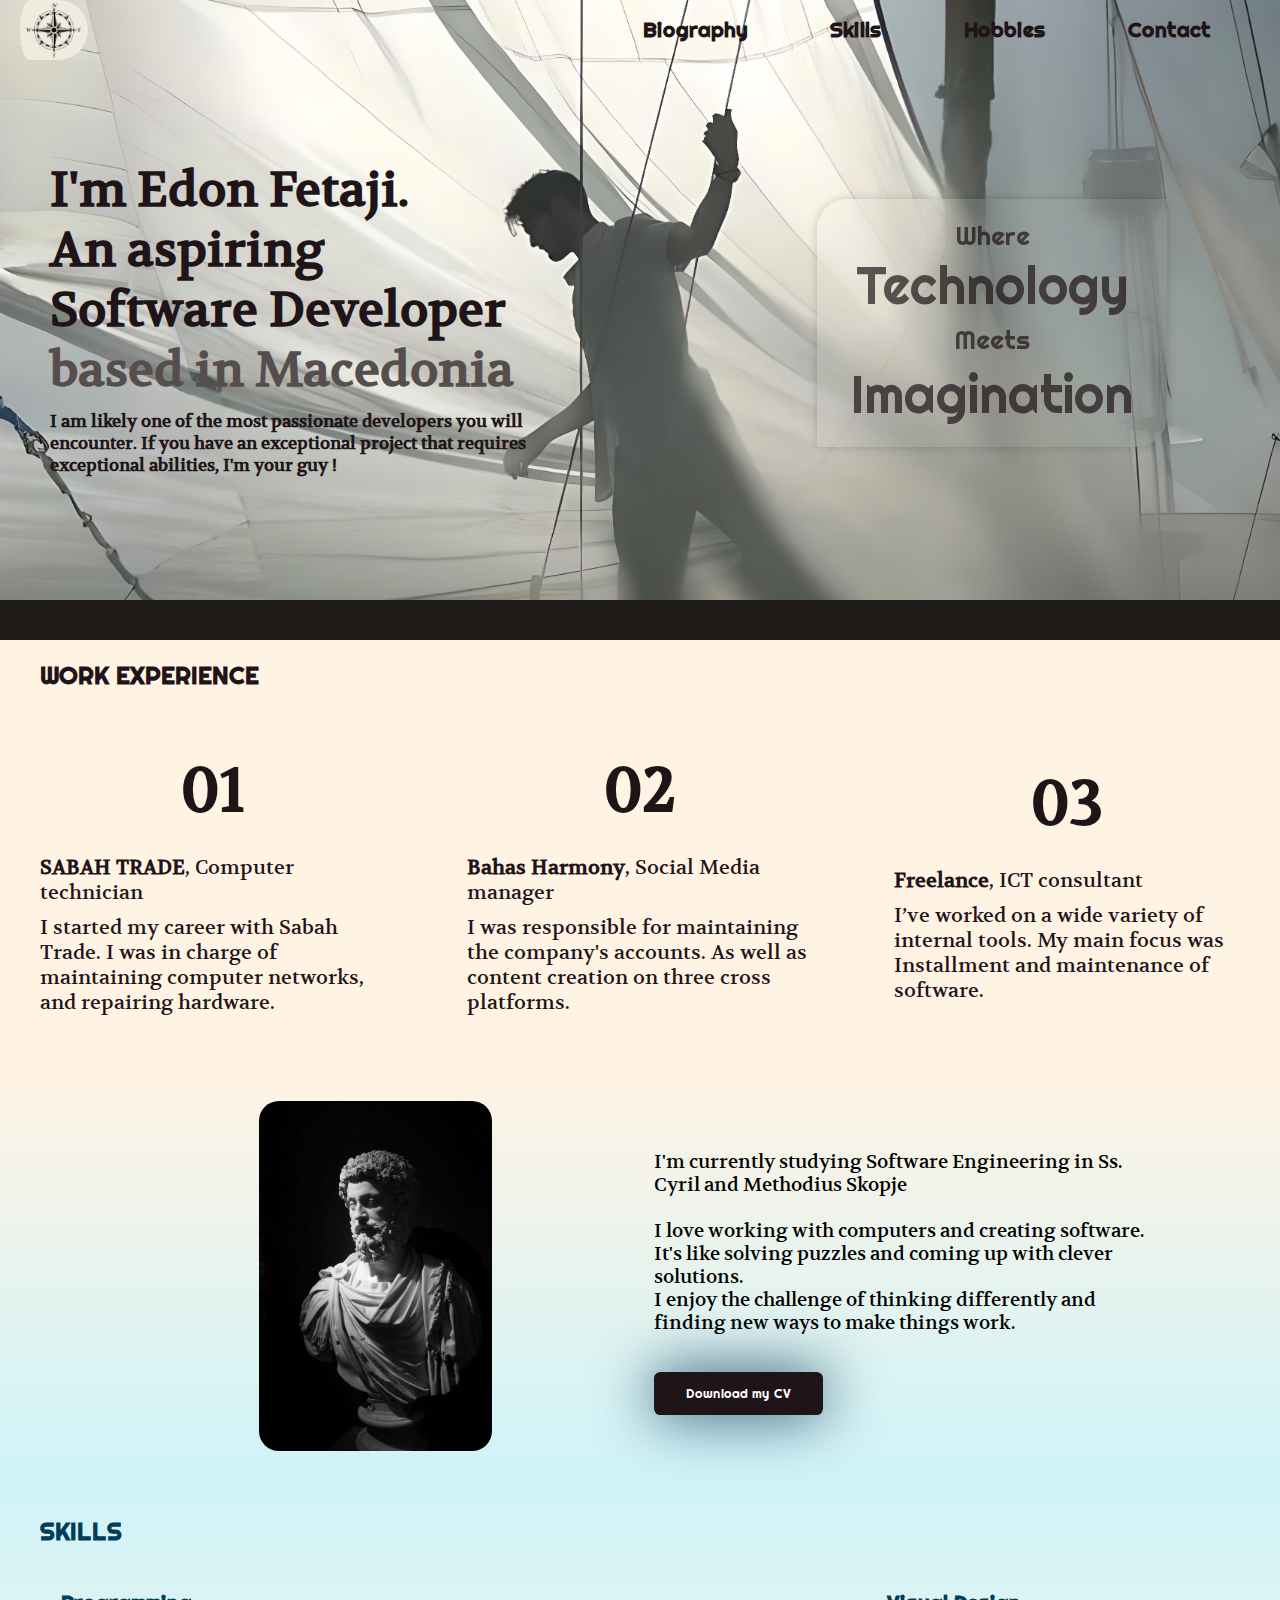
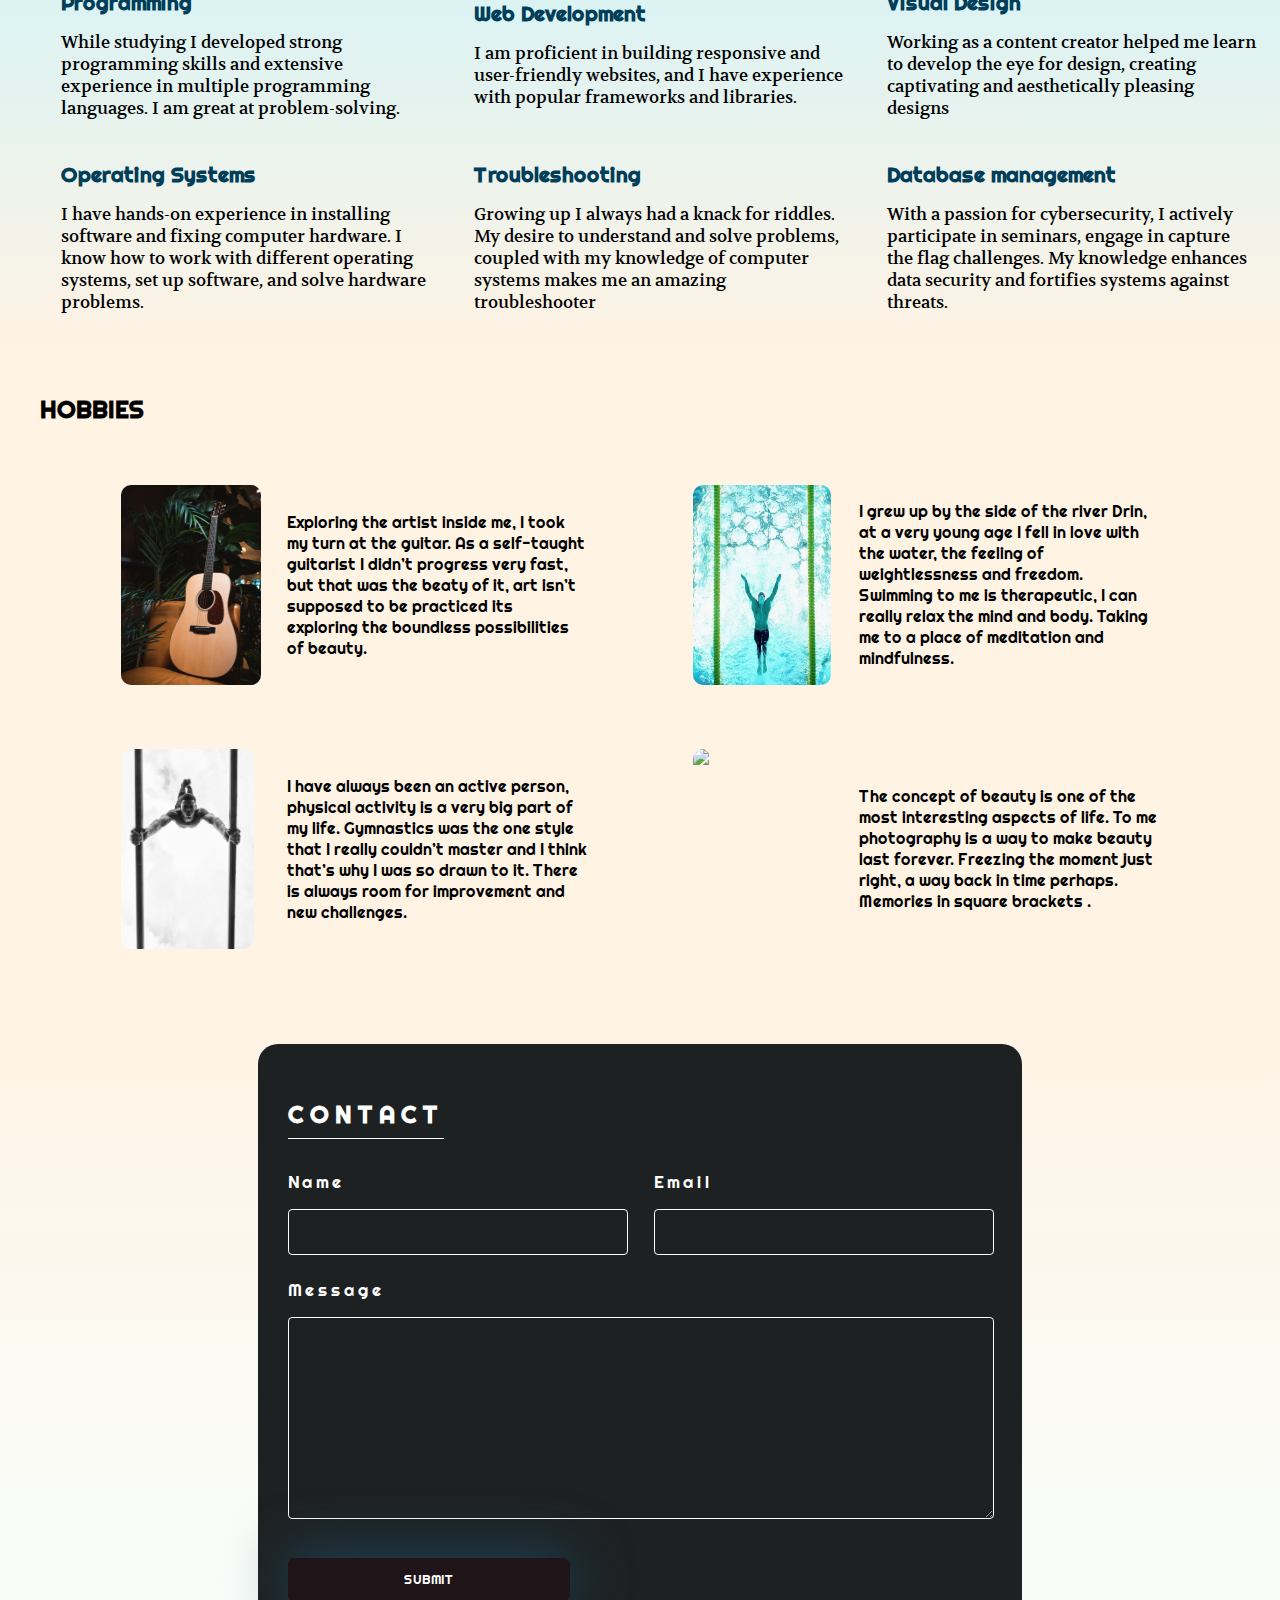
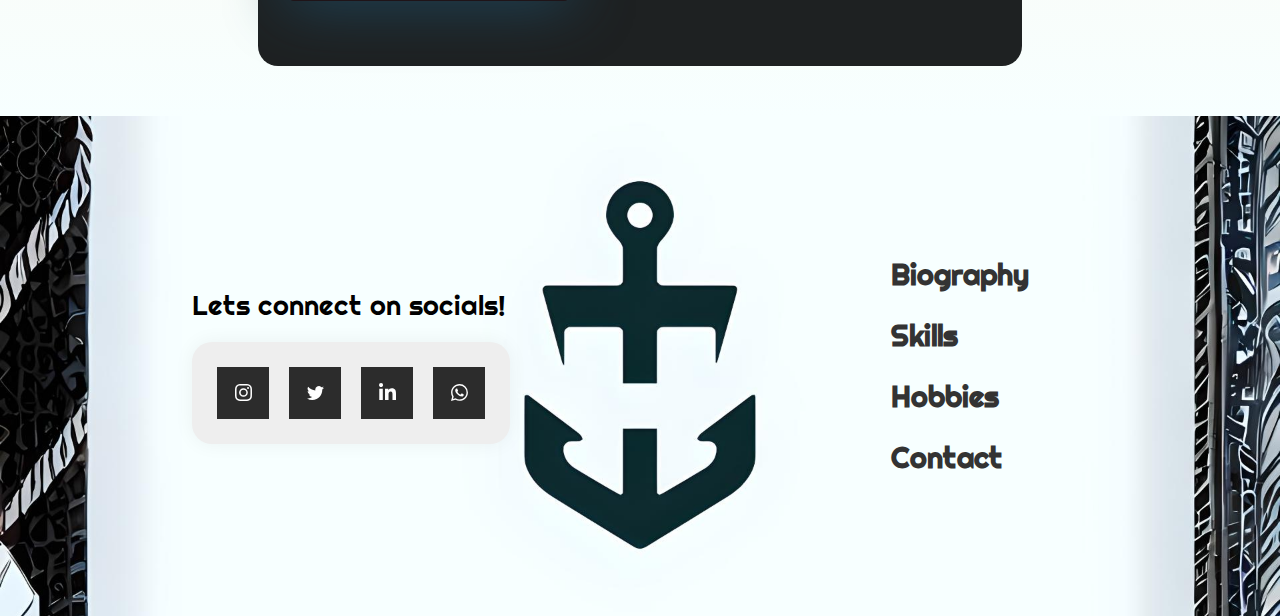
==== commit 8d68b1f1: "Add files via upload" ====
--- a/index.html
+++ b/index.html
@@ -5,8 +5,7 @@
     <meta name="viewport" content="width=device-width, initial-scale=1.0">
     <title>Edon Fetaji</title>
     <link rel="stylesheet" href="stylish.css">
-    <script src="skripta.js"></script>
-    <link rel="shortcut icon" type="image/jpeg" href="img/fav.jpeg" style="border-radius: 50px">
+    <link rel="shortcut icon" type="image/png" href="img/favicon.png">
 
 </head>
 <body>
@@ -156,21 +155,24 @@
             <div class="title">
                 <h2>contact</h2>
             </div>
+            <input type="text" name="_honey" style="display: none">
+            <input type="hidden" name="_captcha" value="false">
+            <input type="hidden" name="_next" value="https://edonfetaji.github.io/sucess.html">
             <div class="half">
                 <div class="item">
-                    <label for="name">Name</label>
-                    <input type="text" id="name" required>
+                    <label for="name" >Name</label>
+                    <input type="text" id="name" name="name" required>
                 </div>
                 <div class="item">
                     <label for="email">Email</label>
-                    <input type="text" id="email" required>
+                    <input type="text" name="email" id="email" required>
                 </div>
             </div>
             <div class="full">
                 <label for="message">Message</label>
-                <textarea id="message" rows="10" required></textarea>
-            </div>
-            <button type="submit" class="button" value="Send">submit</button>
+                <textarea id="message" rows="10" name="message" required></textarea>
+            </div>
+            <button type="submit" class="button">submit</button>
 
         </form>
     </section>
--- a/stylish.css
+++ b/stylish.css
@@ -97,7 +97,6 @@
 }
 
 .quote-text {
-    /*font-size: 1.8em;*/
     font-size: clamp(0.2em, calc(1.2vw + 1.2vh), 5em);
     color: #1f1418;
 }
@@ -157,36 +156,10 @@
     color: rgb(4, 4, 38);
 }
 
-#main > section:nth-child(2) {
-    /*background: #1f1418;*/
-    /*height: 1200px;*/
-    /*background: #fff3e4;*/
-    /*background: white;*/
-    /*background: #115f69;*/
-    /*background: #86BEC2; */
-    /*background: #203854;*/
-    /*background: #a5b0b2;*/
-    /*background: #403d36; !*best one so far*!*/
-    /*background: #b7b9ac;*/
-    /*background: #BBC4C2;!*best one so far*!*/
-    /*background: #7D7461;!*best one so far*!*/
-    /*background: #1f1b18;*/
-    /*color: #95978a;*/
-    /*background: linear-gradient(#cff3f9, #fff3e4);*/
-    /*background: #fff3e4;*/
-    /*background: linear-gradient(#403d36, #fff3e4);*/
-    /*min-height: 400px;*/
-    /*background: #1f4c65;*/
-
-}
-
-
 #main > div:nth-child(1) {
-    /*background: url("img/woodenb.jpg");*/
     background: #1f1b18;
     min-height: 40px;
     background-size: cover;
-    /*display: none;*/
 }
 
 #work {
@@ -194,8 +167,6 @@
     color: #1f1418;
     font-family: rig, sans-serif;
     font-size: clamp(1.5em, calc(1.1vw + 1.1vh), 0.8em);
-    /*background: #cff3f9;*/
-    /*background: linear-gradient(#fff3e4, #cff3f9);*/
     background: #fff3e4;
 
 }
@@ -229,9 +200,6 @@
     place-items: center;
     font-family: Volkhov, sans-serif;
     min-height: 400px;
-    /*min-width: 1000px;*/
-    /*background: #fff3e4;*/
-    /*background: #cff3f9;*/
     background: linear-gradient(#fff3e4, #cff3f9);
 }
 
@@ -262,13 +230,11 @@
 #skills > div {
     display: grid;
     grid-template-columns: 1fr 1fr 1fr;
-    /*max-width: 550px;*/
     min-height: 300px;
     font-size: 1.3em;
     gap: 2em;
     place-items: center;
     text-align: left;
-    /*padding-top: 2em;*/
     padding: 2em 1em;
 }
 
@@ -286,26 +252,20 @@
 }
 
 #hobbies {
-    height: 600px;
+    min-height: 600px;
     animation: back 2s linear infinite alternate;
-    /*background: linear-gradient(#cff3f9, #fff3e4,#fff3e4);*/
     background: #fff3e4;
-    /*background: linear-gradient(to bottom, #cff3f9, #cef9d4,#f3f9ce,#f9d4ce);*/
     padding: 40px 40px 0 40px;
     font-family: rig, sans-serif;
-    /*display: inline-block;*/
 }
 
 #hobbies > div {
-    /*align-self: center;*/
     display: grid;
     grid-template-columns: repeat(2, 1fr);
     padding: 60px;
     gap: 4em;
-    /*font-family: Volkhov, sans-serif;*/
     font-weight: lighter;
     margin: auto;
-    /*border: 1px solid black;*/
 }
 
 
@@ -319,8 +279,6 @@
     grid-template-columns: 150px 1fr;
     gap: 1em;
     max-width: 500px;
-    /*border: 1px solid black;*/
-
     margin: auto auto;
 
 }
@@ -333,7 +291,6 @@
 #contact {
     min-height: 500px;
     background: linear-gradient(#fff3e4, #f7ffff);
-    /*background: #fff3e4;*/
     color: black;
     display: grid;
     place-items: center;
@@ -343,9 +300,8 @@
 form {
     background: rgba(27, 31, 34, 0.80);
     background: #1e2122;
-    /*width: 640px;*/
-    width: 40%;
-    margin: 35px auto 50px auto ;
+    width: 55%;
+    margin: 35px auto 50px auto;
     max-width: 97%;
     border-radius: 20px;
     padding: 55px 30px;
@@ -386,7 +342,6 @@
     border-radius: 4px;
     border: 1px solid white;
     outline: 0;
-    /*padding: 16px;*/
     width: 100%;
     height: 44px;
     background: transparent;
@@ -486,7 +441,7 @@
     transition-duration: .3s;
 }
 
-/* twitter*/
+/* facebook*/
 .containerTwo:hover {
     background-color: #00acee;
     transition-duration: .3s;
@@ -547,6 +502,13 @@
     }
 }
 
+@media (max-width: 1000px) {
+    #hobbies > div > div {
+        grid-template-columns: 1fr;
+        place-items: center;
+    }
+}
+
 @media (max-width: 850px) {
     .headerCard {
         display: none;
@@ -580,6 +542,14 @@
         width: 100%;
     }
 
+    #hobbies > div > div {
+        grid-template-columns: 1fr 1fr;
+    }
+
+    #hobbies > div {
+        grid-template-columns: 1fr;
+    }
+
     footer > div {
         grid-template-columns: 1fr;
     }
@@ -648,9 +618,7 @@
     footer > div > div:nth-child(1) > p {
         display: none;
     }
-}
-
-@media (max-width: 500px) {
+
     .navbar > ul {
         display: grid;
         grid-template-columns: repeat(2, 1fr);
@@ -673,4 +641,45 @@
     #skills > div {
         grid-template-columns: 1fr;
     }
+
+    #hobbies > div > div {
+        font-size: 0.8em;
+    }
+
+    #aboutMe > div > div > p:nth-child(1) {
+        display: none;
+    }
+
+    #aboutMe > div > div > a {
+        font-size: 0.75em;
+        padding: 1em;
+    }
+}
+
+@media (max-width: 450px) {
+    #hobbies > div > div {
+        font-size: 0.6em;
+    }
+
+    #aboutMe > div > div > p {
+        font-size: 0.6em;
+    }
+
+    #aboutMe > div > div > a {
+        font-size: 0.6em;
+        padding: 10px;
+    }
+    footer {
+        background: #f7ffff ;
+    }
+}
+
+@media (max-width: 400px) {
+    #contact > form > button {
+        width: 100px;
+    }
+
+    #aboutMe > div > div > a > span {
+        display: none;
+    }
 }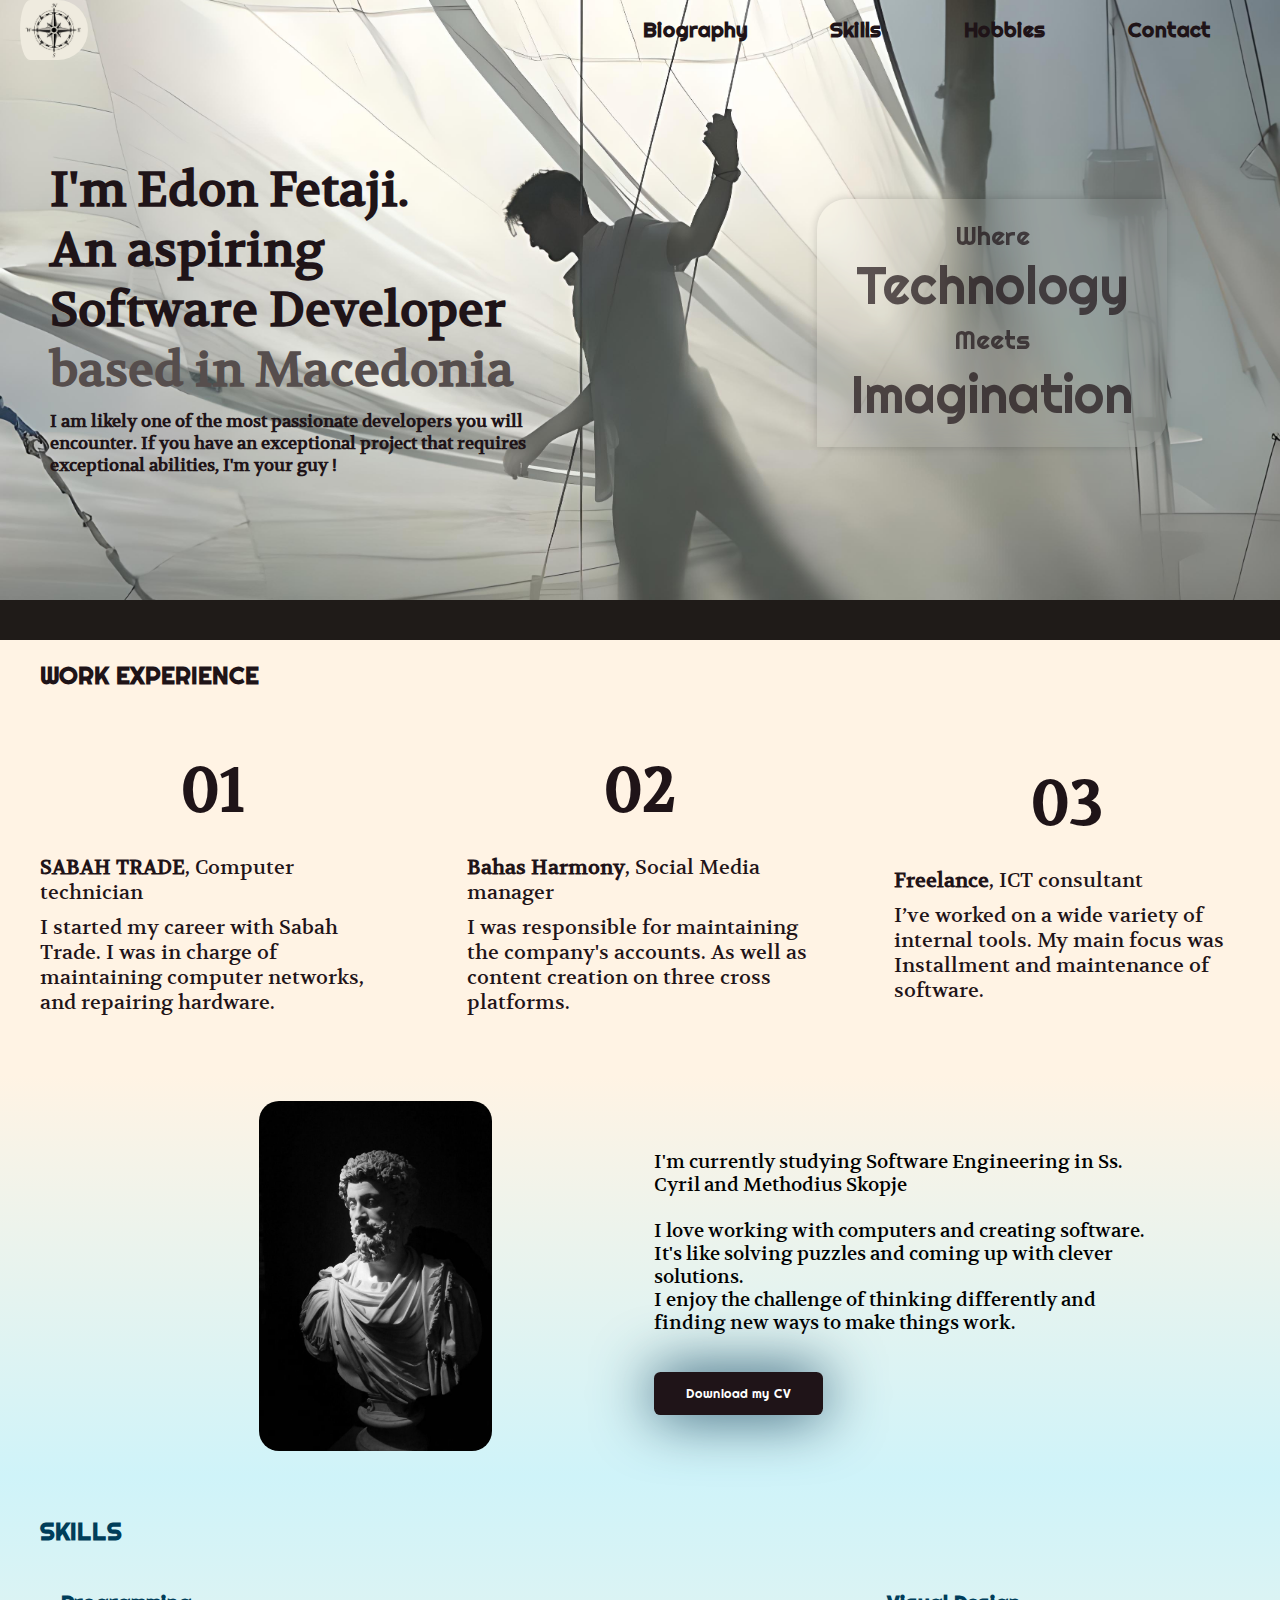
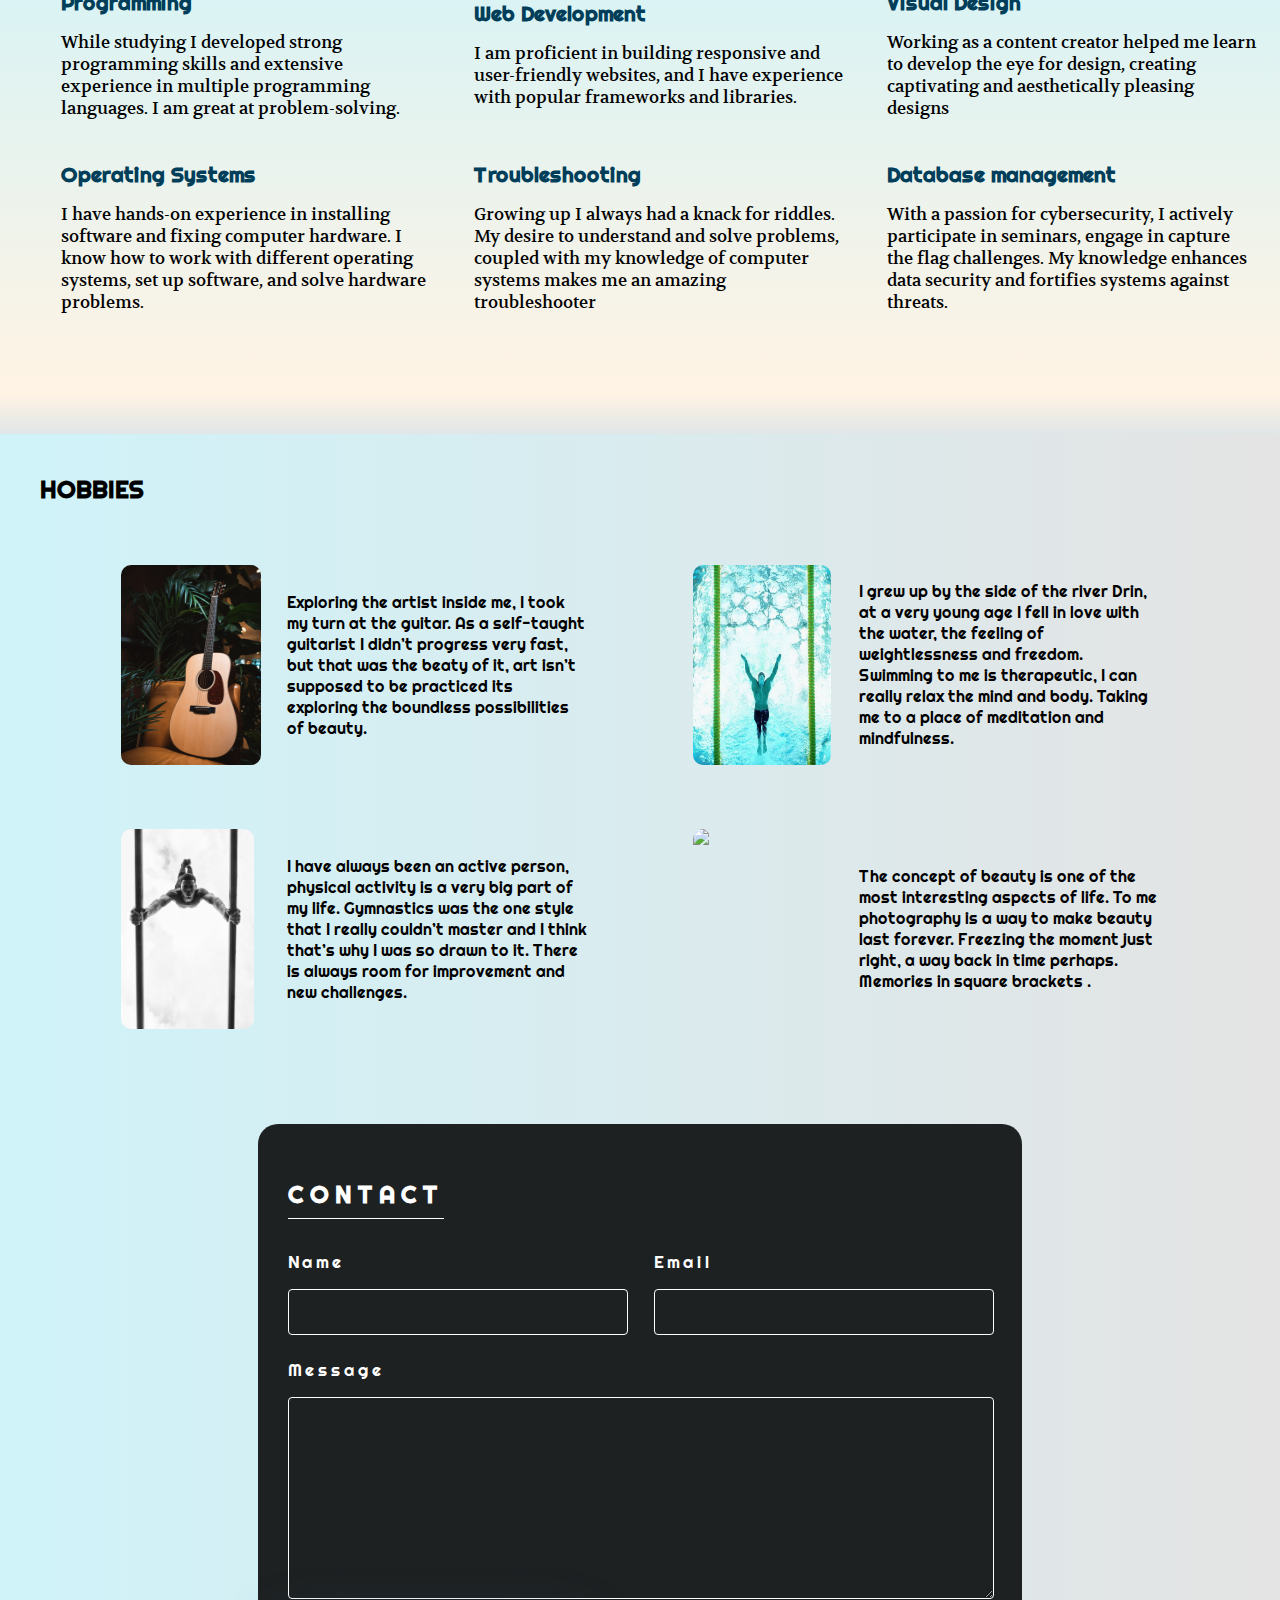
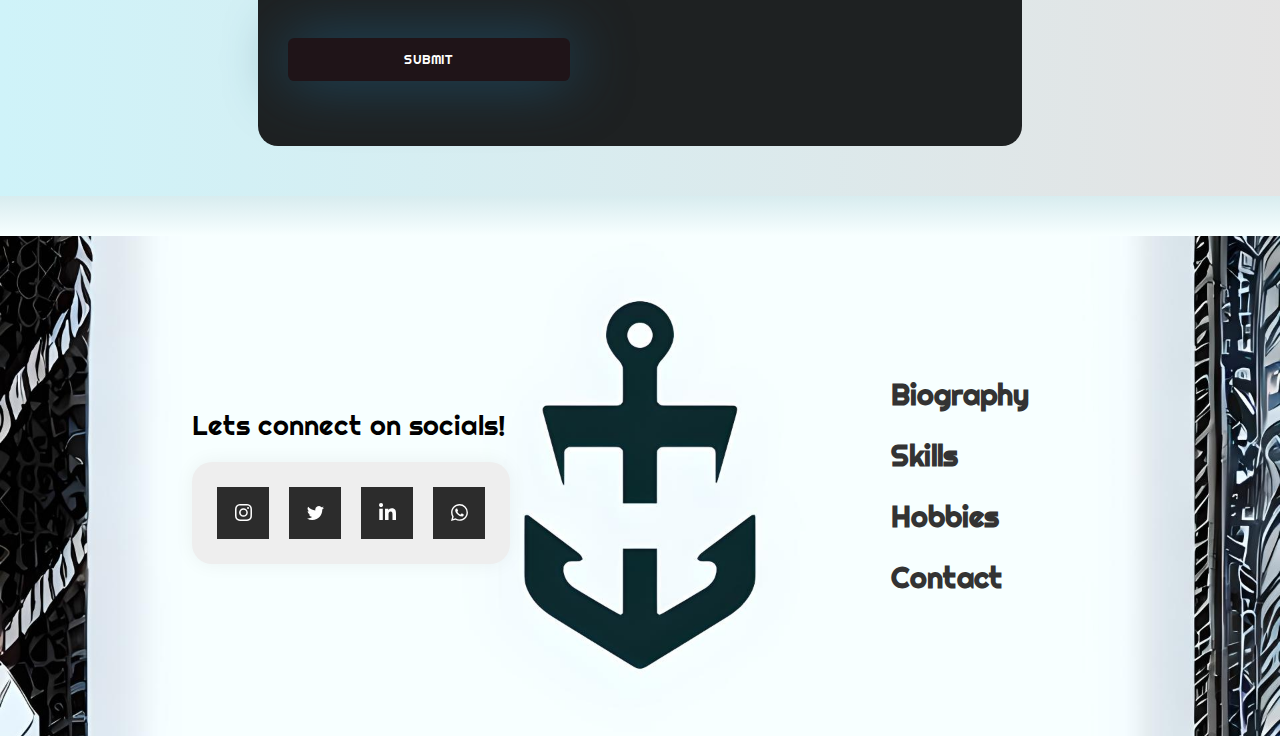
==== commit 3ebc14b1: "Add files via upload" ====
--- a/index.html
+++ b/index.html
@@ -41,7 +41,7 @@
 </header>
 <div id="main">
 
-    <div></div>
+    <div class="placeholder"></div>
 
     <section id="work">
         <h4>WORK EXPERIENCE</h4>
@@ -119,6 +119,8 @@
         </div>
     </section>
 
+    <div class="placeholder"></div>
+
     <section id="hobbies">
         <h2>HOBBIES</h2>
         <div>
@@ -160,7 +162,7 @@
             <input type="hidden" name="_next" value="https://edonfetaji.github.io/sucess.html">
             <div class="half">
                 <div class="item">
-                    <label for="name" >Name</label>
+                    <label for="name">Name</label>
                     <input type="text" id="name" name="name" required>
                 </div>
                 <div class="item">
@@ -177,6 +179,7 @@
         </form>
     </section>
 
+    <div class="placeholder"></div>
 
 </div>
 
--- a/stylish.css
+++ b/stylish.css
@@ -156,10 +156,21 @@
     color: rgb(4, 4, 38);
 }
 
-#main > div:nth-child(1) {
+.placeholder {
     background: #1f1b18;
+    /*background: #0d2a2e;*/
     min-height: 40px;
     background-size: cover;
+}
+
+#main > div:nth-child(8) {
+    background: linear-gradient(#d8ecef, #f7ffff);
+
+    /*color: ;*/
+}
+
+#main > div:nth-child(5) {
+    background: linear-gradient(#fff3e4,#e0e6e7);
 }
 
 #work {
@@ -221,7 +232,7 @@
 }
 
 #skills {
-    padding: 40px 0 0 40px;
+    padding: 40px 0 40px 40px;
     font-family: rig, sans-serif;
     background: linear-gradient(#cff3f9, #fff3e4);
     color: #003e5a;
@@ -253,8 +264,10 @@
 
 #hobbies {
     min-height: 600px;
-    animation: back 2s linear infinite alternate;
-    background: #fff3e4;
+    /*background: #fff3e4;*/
+    animation: animation 15s linear infinite alternate;
+    background: linear-gradient(to right, #cff3f9, #f9d4ce, #C9EDE7);
+    background-size: 400%;
     padding: 40px 40px 0 40px;
     font-family: rig, sans-serif;
 }
@@ -290,12 +303,34 @@
 
 #contact {
     min-height: 500px;
-    background: linear-gradient(#fff3e4, #f7ffff);
+    /*background: linear-gradient(#fff3e4, #f7ffff);*/
+    animation: animation 15s linear infinite alternate;
+    background: linear-gradient(to right, #cff3f9, #f9d4ce, #C9EDE7);
+    background-size: 400%;
     color: black;
     display: grid;
     place-items: center;
     font-family: rig, sans-serif;
 }
+
+@keyframes animation {
+    0% {
+        background-position: 0 0;
+    }
+    25% {
+        background-position: 100% 0;
+    }
+    50% {
+        background-position: 100% 100%;
+    }
+    75% {
+        background-position: 0 100%;
+    }
+    100% {
+        background-position: 0 0;
+    }
+}
+
 
 form {
     background: rgba(27, 31, 34, 0.80);
@@ -593,6 +628,10 @@
     footer > div > ul > li > a {
         padding: 20px;
     }
+
+    #hobbies > div {
+        padding: 60px 0 0 0;
+    }
 }
 
 @media (max-width: 500px) {
@@ -658,7 +697,7 @@
 
 @media (max-width: 450px) {
     #hobbies > div > div {
-        font-size: 0.6em;
+        font-size: 0.7em;
     }
 
     #aboutMe > div > div > p {
@@ -669,8 +708,9 @@
         font-size: 0.6em;
         padding: 10px;
     }
+
     footer {
-        background: #f7ffff ;
+        background: #f7ffff;
     }
 }
 
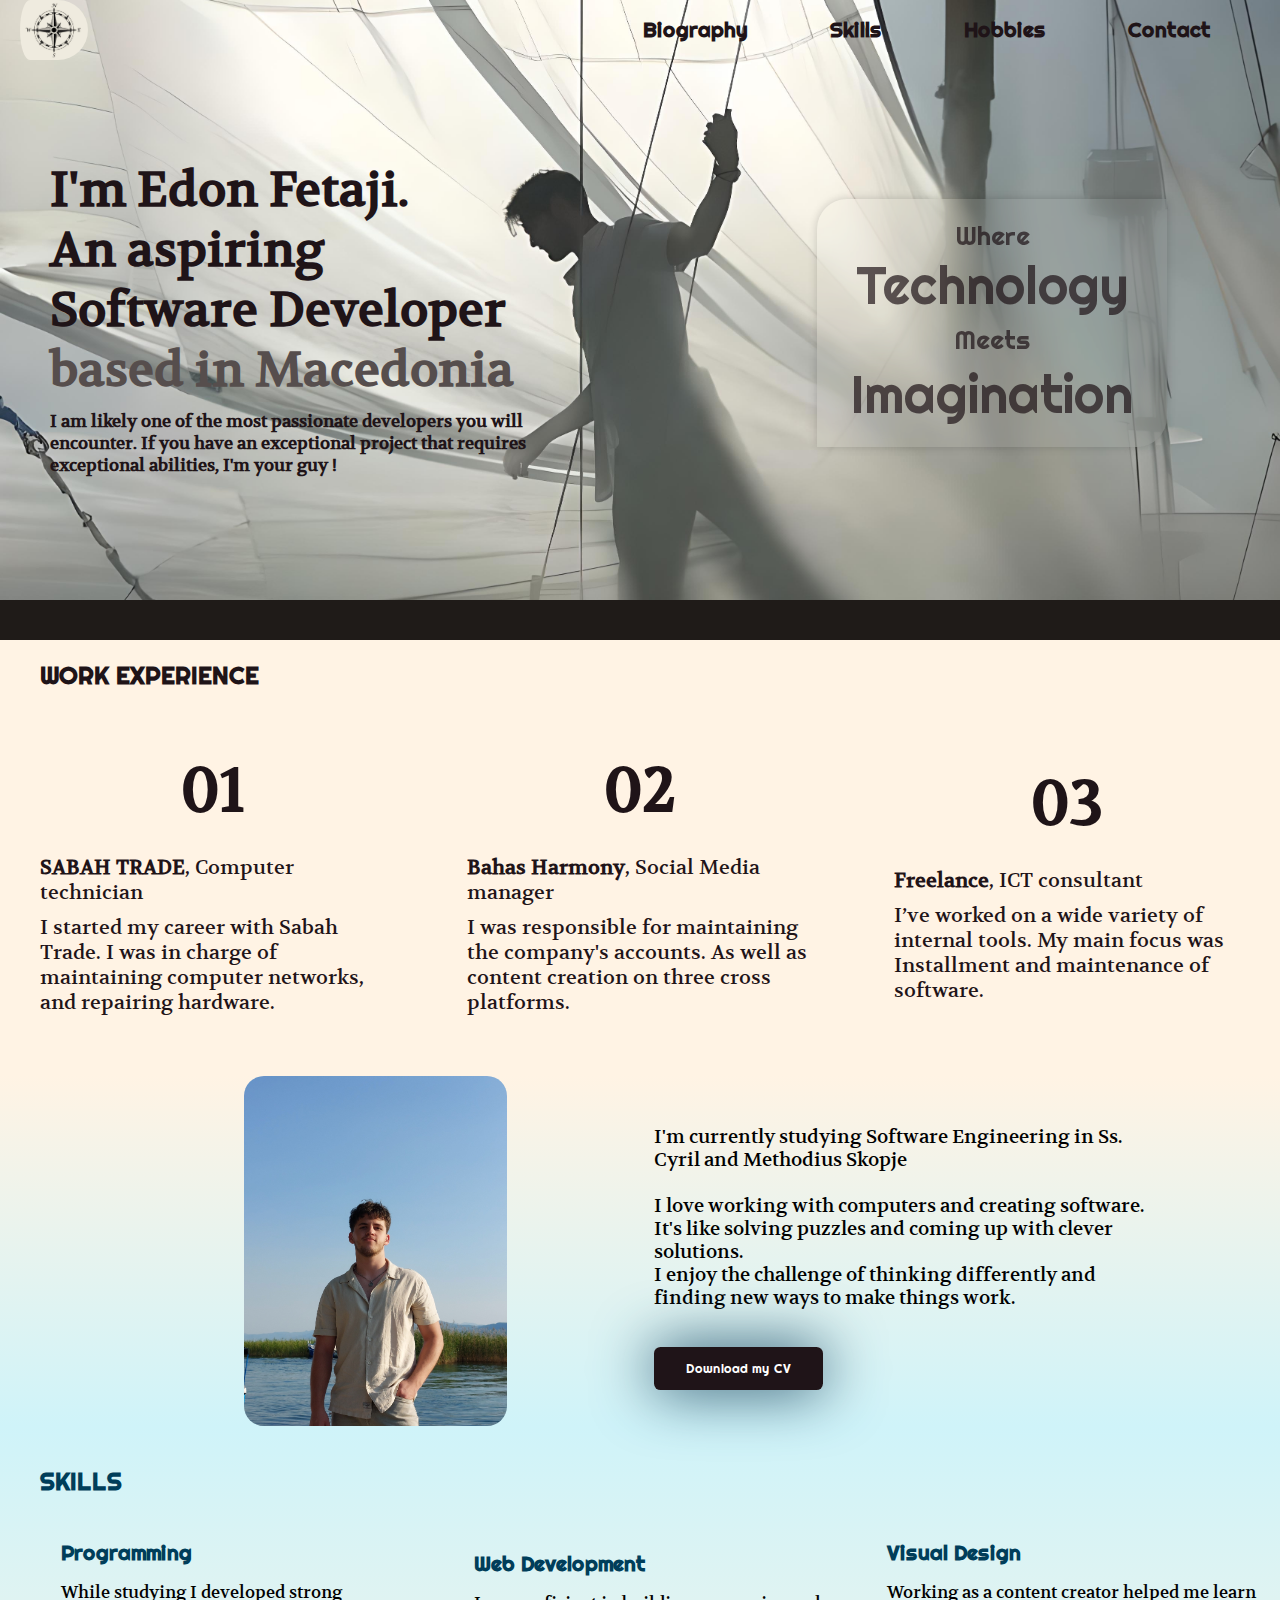
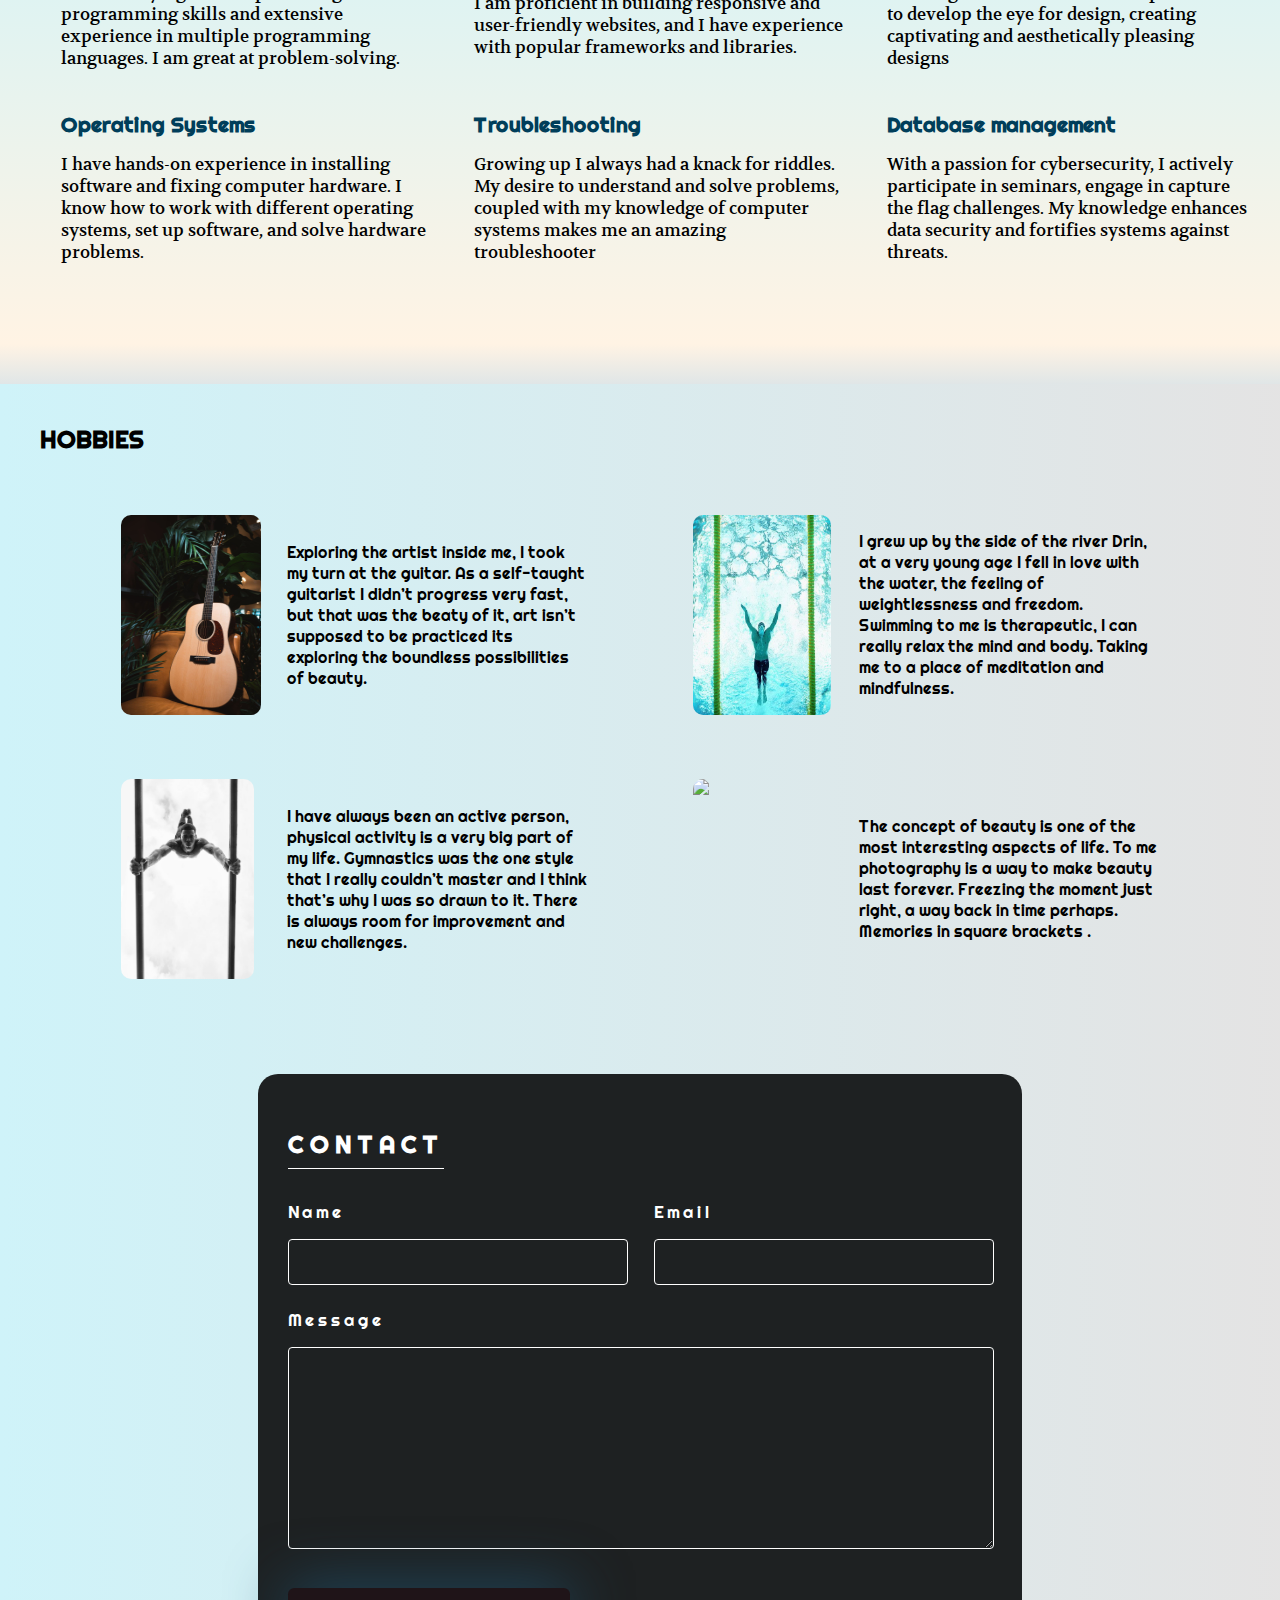
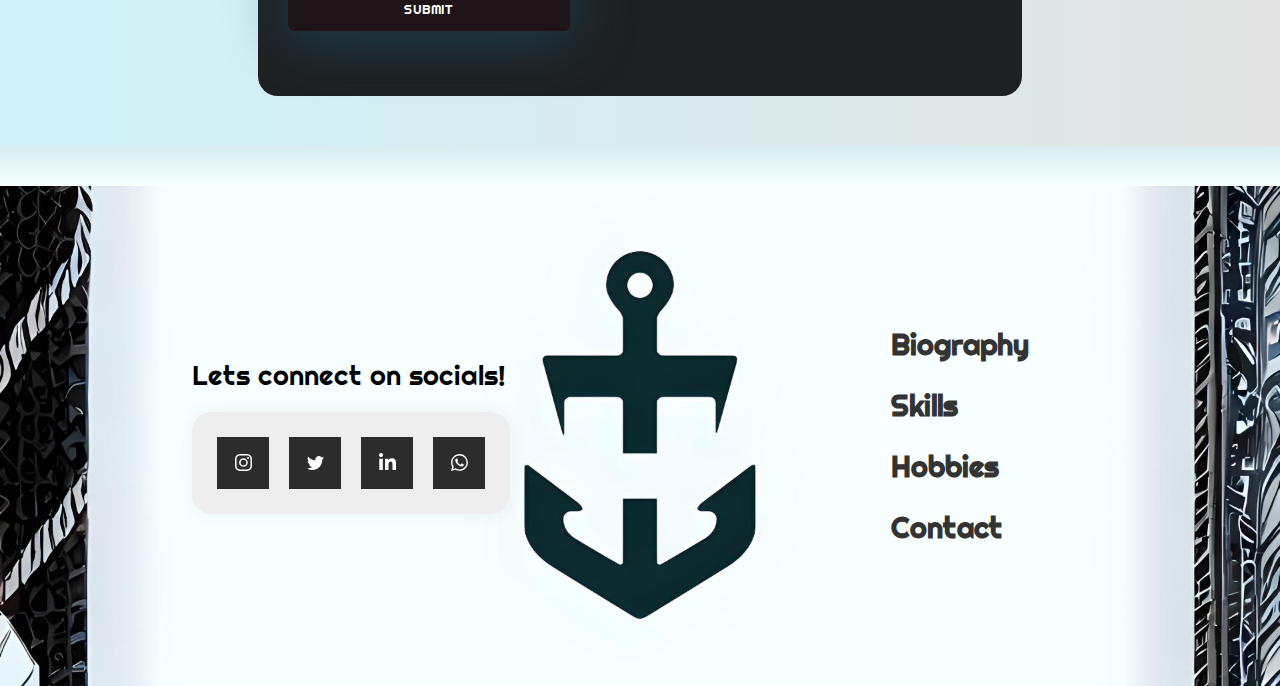
==== commit 8b1c5f25: "Add files via upload" ====
--- a/index.html
+++ b/index.html
@@ -74,7 +74,7 @@
 
     <section id="aboutMe">
         <div class="card1">
-            <img src="img/marcus.jpeg" height="350"/>
+            <img src="img/this%20is%20me.jpg" height="350"/>
             <div>
                 <p>I'm currently studying Software Engineering in Ss. Cyril and Methodius Skopje</p> <br>
                 <p>I love working with computers and creating software. It's like solving puzzles and coming up with
--- a/stylish.css
+++ b/stylish.css
@@ -170,7 +170,7 @@
 }
 
 #main > div:nth-child(5) {
-    background: linear-gradient(#fff3e4,#e0e6e7);
+    background: linear-gradient(#fff3e4, #e0e6e7);
 }
 
 #work {
@@ -210,7 +210,7 @@
     display: grid;
     place-items: center;
     font-family: Volkhov, sans-serif;
-    min-height: 400px;
+    /*min-height: 400px;*/
     background: linear-gradient(#fff3e4, #cff3f9);
 }
 
@@ -677,6 +677,18 @@
         display: none;
     }
 
+    #aboutMe .card1 {
+        grid-template-columns: 1fr;
+        place-items: center;
+    }
+
+    #aboutMe > div > div {
+        display: grid;
+        grid-template-columns: 1fr;
+        place-items: center;
+        padding: 20px;
+    }
+
     #skills > div {
         grid-template-columns: 1fr;
     }
@@ -689,10 +701,10 @@
         display: none;
     }
 
-    #aboutMe > div > div > a {
-        font-size: 0.75em;
-        padding: 1em;
-    }
+    #aboutMe > div > div > p {
+        display: inline-block;
+    }
+
 }
 
 @media (max-width: 450px) {
@@ -704,11 +716,6 @@
         font-size: 0.6em;
     }
 
-    #aboutMe > div > div > a {
-        font-size: 0.6em;
-        padding: 10px;
-    }
-
     footer {
         background: #f7ffff;
     }
@@ -719,7 +726,4 @@
         width: 100px;
     }
 
-    #aboutMe > div > div > a > span {
-        display: none;
-    }
 }